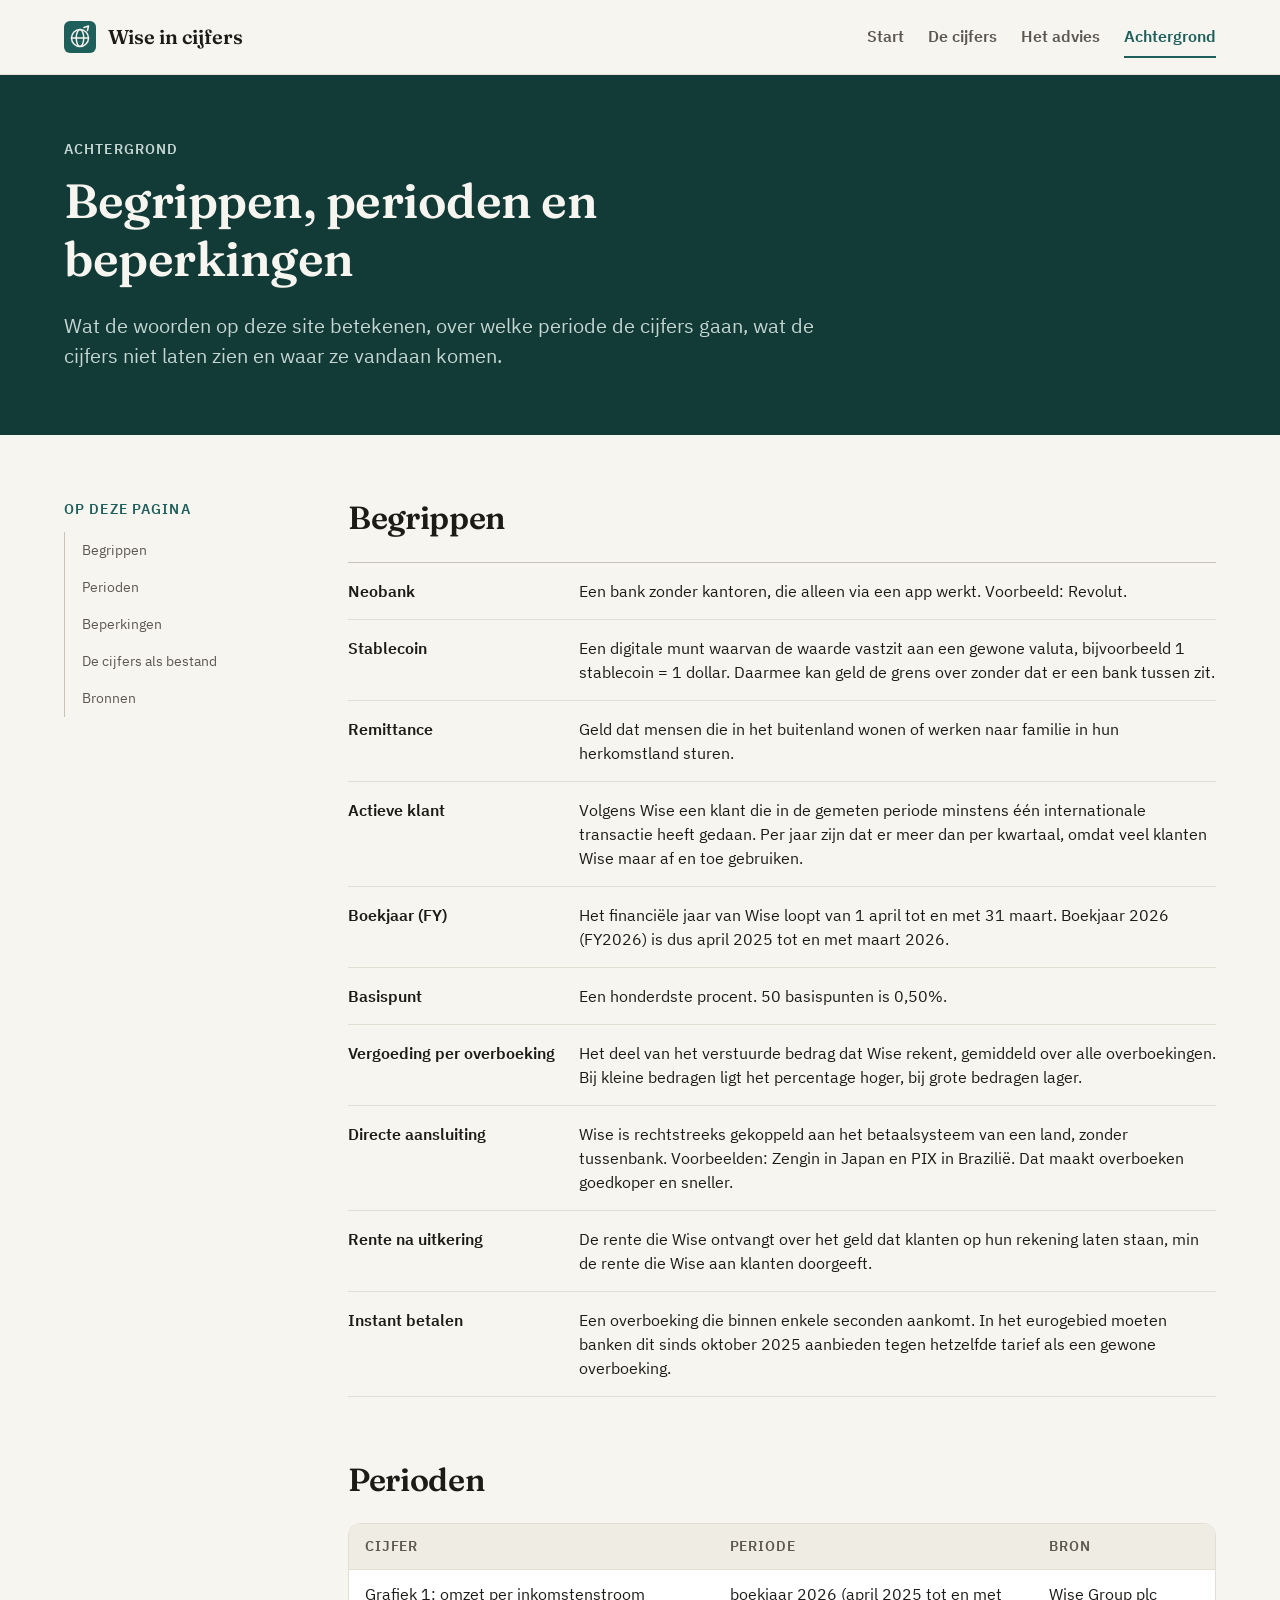
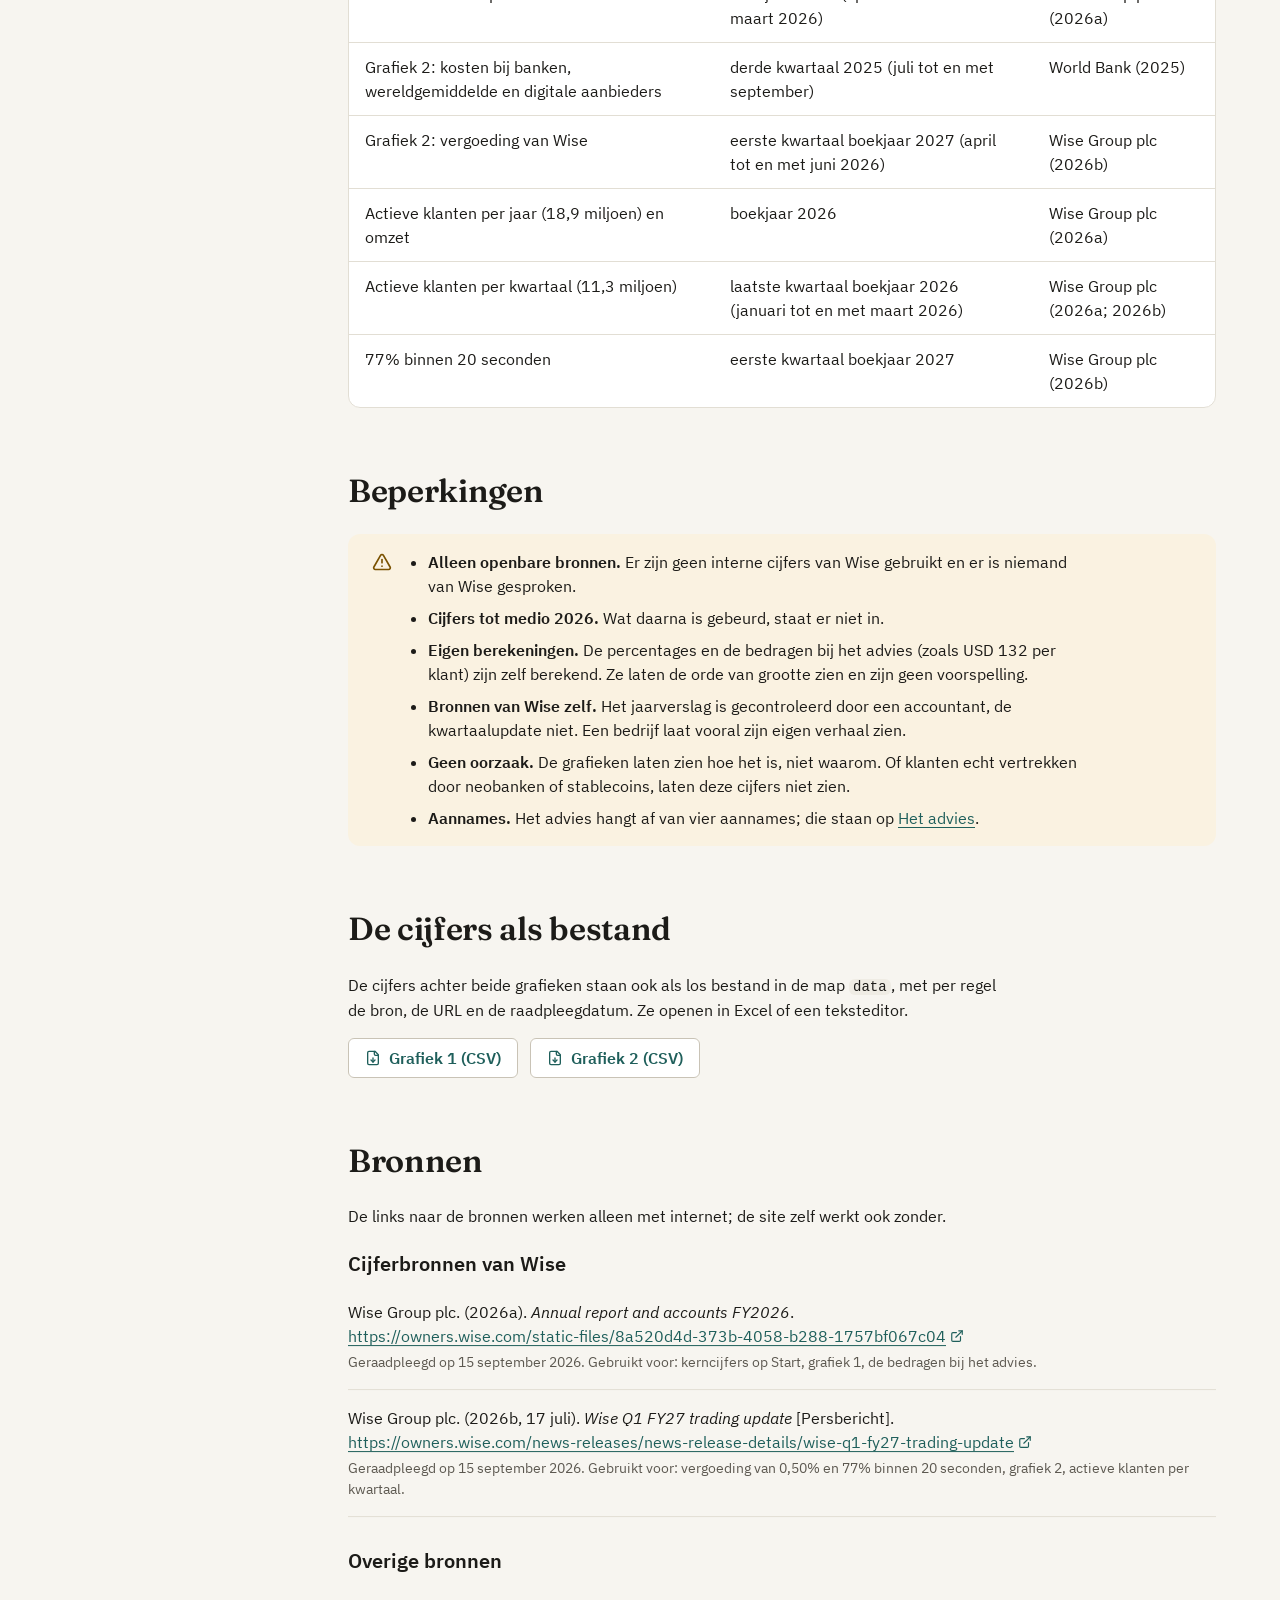
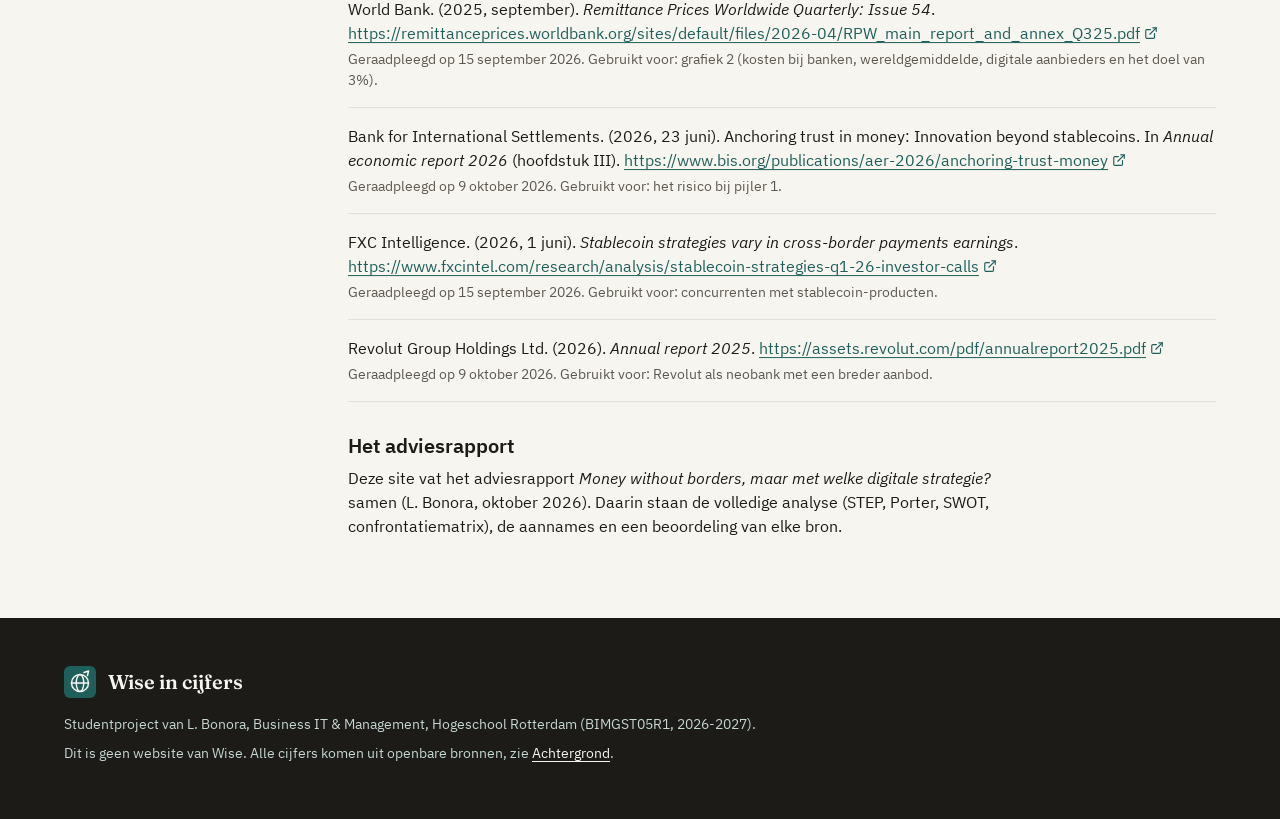
==== achtergrond.html @ 393ddda4 "Animaties met GSAP: kop, optellende cijfers en blokken die in beeld schuiven - GSAP 3.12.5 en Scroll" ====
<!DOCTYPE html>
<html lang="nl">
<head>
  <meta charset="utf-8">
  <meta name="viewport" content="width=device-width, initial-scale=1">
  <title>Achtergrond | Wise in cijfers</title>
  <meta name="description" content="Begrippen, perioden, beperkingen en bronnen achter de cijfers op deze site.">
  <meta name="theme-color" content="#123a37">
  <link rel="icon" href="afbeeldingen/icoon.svg" type="image/svg+xml">
  <meta property="og:type" content="website">
  <meta property="og:site_name" content="Wise in cijfers">
  <meta property="og:locale" content="nl_NL">
  <meta property="og:title" content="Achtergrond | Wise in cijfers">
  <meta property="og:description" content="Wat de begrippen betekenen, over welke periode de cijfers gaan en waar ze vandaan komen.">
  <meta property="og:image" content="afbeeldingen/og-image.png">
  <meta property="og:image:width" content="1200">
  <meta property="og:image:height" content="630">
  <meta property="og:image:alt" content="Wise in cijfers: Money without borders, maar hoe lang blijft Wise de goedkoopste en snelste?">
  <meta name="twitter:card" content="summary_large_image">
  <link rel="stylesheet" href="css/style.css">
  <script>
    /* Alleen als animaties mogen: verberg de kop tot GSAP hem in beeld brengt (vangnet na 2 seconden) */
    if (!window.matchMedia("(prefers-reduced-motion: reduce)").matches) {
      document.documentElement.classList.add("anim");
      setTimeout(function () { document.documentElement.classList.remove("anim"); }, 2000);
    }
  </script>
</head>
<body>
  <a class="skip-link" href="#inhoud">Naar de inhoud</a>

  <header class="site-header">
    <div class="container">
      <a class="brand" href="index.html"><img src="afbeeldingen/icoon.svg" alt="" width="32" height="32">Wise in cijfers</a>
      <nav aria-label="Hoofdmenu">
        <ul class="nav">
          <li><a href="index.html">Start</a></li>
          <li><a href="cijfers.html">De cijfers</a></li>
          <li><a href="advies.html">Het advies</a></li>
          <li><a href="achtergrond.html" aria-current="page">Achtergrond</a></li>
        </ul>
      </nav>
    </div>
  </header>

  <main id="inhoud">
    <section class="band-accent page-hero" aria-labelledby="titel">
      <div class="container">
        <span class="eyebrow">Achtergrond</span>
        <h1 id="titel">Begrippen, perioden en beperkingen</h1>
        <p class="lead">Wat de woorden op deze site betekenen, over welke periode de cijfers gaan, wat de cijfers niet laten zien en waar ze vandaan komen.</p>
      </div>
    </section>

    <div class="section">
      <div class="container with-toc">
        <nav class="toc" aria-label="Op deze pagina">
          <span class="eyebrow">Op deze pagina</span>
          <ul>
            <li><a href="#begrippen">Begrippen</a></li>
            <li><a href="#perioden">Perioden</a></li>
            <li><a href="#beperkingen">Beperkingen</a></li>
            <li><a href="#data">De cijfers als bestand</a></li>
            <li><a href="#bronnen">Bronnen</a></li>
          </ul>
        </nav>

        <div>
          <section class="content-section" aria-labelledby="begrippen">
            <h2 id="begrippen">Begrippen</h2>
            <dl class="terms">
              <dt id="neobank">Neobank</dt>
              <dd>Een bank zonder kantoren, die alleen via een app werkt. Voorbeeld: Revolut.</dd>
              <dt id="stablecoin">Stablecoin</dt>
              <dd>Een digitale munt waarvan de waarde vastzit aan een gewone valuta, bijvoorbeeld 1 stablecoin = 1 dollar. Daarmee kan geld de grens over zonder dat er een bank tussen zit.</dd>
              <dt id="remittance">Remittance</dt>
              <dd>Geld dat mensen die in het buitenland wonen of werken naar familie in hun herkomstland sturen.</dd>
              <dt id="actieve-klant">Actieve klant</dt>
              <dd>Volgens Wise een klant die in de gemeten periode minstens één internationale transactie heeft gedaan. Per jaar zijn dat er meer dan per kwartaal, omdat veel klanten Wise maar af en toe gebruiken.</dd>
              <dt id="boekjaar">Boekjaar (FY)</dt>
              <dd>Het financiële jaar van Wise loopt van 1 april tot en met 31 maart. Boekjaar 2026 (FY2026) is dus april 2025 tot en met maart 2026.</dd>
              <dt id="basispunt">Basispunt</dt>
              <dd>Een honderdste procent. 50 basispunten is 0,50%.</dd>
              <dt id="vergoeding">Vergoeding per overboeking</dt>
              <dd>Het deel van het verstuurde bedrag dat Wise rekent, gemiddeld over alle overboekingen. Bij kleine bedragen ligt het percentage hoger, bij grote bedragen lager.</dd>
              <dt id="directe-aansluiting">Directe aansluiting</dt>
              <dd>Wise is rechtstreeks gekoppeld aan het betaalsysteem van een land, zonder tussenbank. Voorbeelden: Zengin in Japan en PIX in Brazilië. Dat maakt overboeken goedkoper en sneller.</dd>
              <dt id="rente">Rente na uitkering</dt>
              <dd>De rente die Wise ontvangt over het geld dat klanten op hun rekening laten staan, min de rente die Wise aan klanten doorgeeft.</dd>
              <dt id="instant">Instant betalen</dt>
              <dd>Een overboeking die binnen enkele seconden aankomt. In het eurogebied moeten banken dit sinds oktober 2025 aanbieden tegen hetzelfde tarief als een gewone overboeking.</dd>
            </dl>
          </section>

          <section class="content-section" aria-labelledby="perioden">
            <h2 id="perioden">Perioden</h2>
            <div class="table-scroll">
              <table>
                <caption class="sr-only">Periode en bron per cijfer</caption>
                <thead><tr><th scope="col">Cijfer</th><th scope="col">Periode</th><th scope="col">Bron</th></tr></thead>
                <tbody>
                  <tr><td>Grafiek 1: omzet per inkomstenstroom</td><td>boekjaar 2026 (april 2025 tot en met maart 2026)</td><td>Wise Group plc (2026a)</td></tr>
                  <tr><td>Grafiek 2: kosten bij banken, wereldgemiddelde en digitale aanbieders</td><td>derde kwartaal 2025 (juli tot en met september)</td><td>World Bank (2025)</td></tr>
                  <tr><td>Grafiek 2: vergoeding van Wise</td><td>eerste kwartaal boekjaar 2027 (april tot en met juni 2026)</td><td>Wise Group plc (2026b)</td></tr>
                  <tr><td>Actieve klanten per jaar (18,9 miljoen) en omzet</td><td>boekjaar 2026</td><td>Wise Group plc (2026a)</td></tr>
                  <tr><td>Actieve klanten per kwartaal (11,3 miljoen)</td><td>laatste kwartaal boekjaar 2026 (januari tot en met maart 2026)</td><td>Wise Group plc (2026a; 2026b)</td></tr>
                  <tr><td>77% binnen 20 seconden</td><td>eerste kwartaal boekjaar 2027</td><td>Wise Group plc (2026b)</td></tr>
                </tbody>
              </table>
            </div>
          </section>

          <section class="content-section" aria-labelledby="beperkingen">
            <h2 id="beperkingen">Beperkingen</h2>
            <div class="callout callout-warning">
              <svg class="icon-lg" aria-hidden="true" viewBox="0 0 24 24" fill="none" stroke="currentColor" stroke-width="2" stroke-linecap="round" stroke-linejoin="round"><path d="m21.73 18-8-14a2 2 0 0 0-3.48 0l-8 14A2 2 0 0 0 4 21h16a2 2 0 0 0 1.73-3"/><path d="M12 9v4"/><path d="M12 17h.01"/></svg>
              <ul>
                <li><strong>Alleen openbare bronnen.</strong> Er zijn geen interne cijfers van Wise gebruikt en er is niemand van Wise gesproken.</li>
                <li><strong>Cijfers tot medio 2026.</strong> Wat daarna is gebeurd, staat er niet in.</li>
                <li><strong>Eigen berekeningen.</strong> De percentages en de bedragen bij het advies (zoals USD 132 per klant) zijn zelf berekend. Ze laten de orde van grootte zien en zijn geen voorspelling.</li>
                <li><strong>Bronnen van Wise zelf.</strong> Het jaarverslag is gecontroleerd door een accountant, de kwartaalupdate niet. Een bedrijf laat vooral zijn eigen verhaal zien.</li>
                <li><strong>Geen oorzaak.</strong> De grafieken laten zien hoe het is, niet waarom. Of klanten echt vertrekken door neobanken of stablecoins, laten deze cijfers niet zien.</li>
                <li><strong>Aannames.</strong> Het advies hangt af van vier aannames; die staan op <a href="advies.html#aannames">Het advies</a>.</li>
              </ul>
            </div>
          </section>

          <section class="content-section" aria-labelledby="data">
            <h2 id="data">De cijfers als bestand</h2>
            <p>De cijfers achter beide grafieken staan ook als los bestand in de map <code>data</code>, met per regel de bron, de URL en de raadpleegdatum. Ze openen in Excel of een teksteditor.</p>
            <ul class="file-links">
              <li><a class="btn btn-secondary" href="data/grafiek-1-omzet-per-inkomstenstroom.csv"><svg class="icon" aria-hidden="true" viewBox="0 0 24 24" fill="none" stroke="currentColor" stroke-width="2" stroke-linecap="round" stroke-linejoin="round"><path d="M15 2H6a2 2 0 0 0-2 2v16a2 2 0 0 0 2 2h12a2 2 0 0 0 2-2V7Z"/><path d="M14 2v4a2 2 0 0 0 2 2h4"/><path d="M12 18v-6"/><path d="m9 15 3 3 3-3"/></svg>Grafiek 1 (CSV)</a></li>
              <li><a class="btn btn-secondary" href="data/grafiek-2-kosten-overboeking.csv"><svg class="icon" aria-hidden="true" viewBox="0 0 24 24" fill="none" stroke="currentColor" stroke-width="2" stroke-linecap="round" stroke-linejoin="round"><path d="M15 2H6a2 2 0 0 0-2 2v16a2 2 0 0 0 2 2h12a2 2 0 0 0 2-2V7Z"/><path d="M14 2v4a2 2 0 0 0 2 2h4"/><path d="M12 18v-6"/><path d="m9 15 3 3 3-3"/></svg>Grafiek 2 (CSV)</a></li>
            </ul>
          </section>

          <section class="content-section" aria-labelledby="bronnen">
            <h2 id="bronnen">Bronnen</h2>
            <p>De links naar de bronnen werken alleen met internet; de site zelf werkt ook zonder.</p>

            <h3>Cijferbronnen van Wise</h3>
            <ul class="sources">
              <li>Wise Group plc. (2026a). <cite>Annual report and accounts FY2026</cite>. <a class="ext" href="https://owners.wise.com/static-files/8a520d4d-373b-4058-b288-1757bf067c04">https://owners.wise.com/static-files/8a520d4d-373b-4058-b288-1757bf067c04<svg class="icon" aria-hidden="true" viewBox="0 0 24 24" fill="none" stroke="currentColor" stroke-width="2" stroke-linecap="round" stroke-linejoin="round"><path d="M15 3h6v6"/><path d="M10 14 21 3"/><path d="M18 13v6a2 2 0 0 1-2 2H5a2 2 0 0 1-2-2V8a2 2 0 0 1 2-2h6"/></svg></a>
                <span class="meta">Geraadpleegd op 15 september 2026. Gebruikt voor: kerncijfers op Start, grafiek 1, de bedragen bij het advies.</span></li>
              <li>Wise Group plc. (2026b, 17 juli). <cite>Wise Q1 FY27 trading update</cite> [Persbericht]. <a class="ext" href="https://owners.wise.com/news-releases/news-release-details/wise-q1-fy27-trading-update">https://owners.wise.com/news-releases/news-release-details/wise-q1-fy27-trading-update<svg class="icon" aria-hidden="true" viewBox="0 0 24 24" fill="none" stroke="currentColor" stroke-width="2" stroke-linecap="round" stroke-linejoin="round"><path d="M15 3h6v6"/><path d="M10 14 21 3"/><path d="M18 13v6a2 2 0 0 1-2 2H5a2 2 0 0 1-2-2V8a2 2 0 0 1 2-2h6"/></svg></a>
                <span class="meta">Geraadpleegd op 15 september 2026. Gebruikt voor: vergoeding van 0,50% en 77% binnen 20 seconden, grafiek 2, actieve klanten per kwartaal.</span></li>
            </ul>

            <h3>Overige bronnen</h3>
            <ul class="sources">
              <li>World Bank. (2025, september). <cite>Remittance Prices Worldwide Quarterly: Issue 54</cite>. <a class="ext" href="https://remittanceprices.worldbank.org/sites/default/files/2026-04/RPW_main_report_and_annex_Q325.pdf">https://remittanceprices.worldbank.org/sites/default/files/2026-04/RPW_main_report_and_annex_Q325.pdf<svg class="icon" aria-hidden="true" viewBox="0 0 24 24" fill="none" stroke="currentColor" stroke-width="2" stroke-linecap="round" stroke-linejoin="round"><path d="M15 3h6v6"/><path d="M10 14 21 3"/><path d="M18 13v6a2 2 0 0 1-2 2H5a2 2 0 0 1-2-2V8a2 2 0 0 1 2-2h6"/></svg></a>
                <span class="meta">Geraadpleegd op 15 september 2026. Gebruikt voor: grafiek 2 (kosten bij banken, wereldgemiddelde, digitale aanbieders en het doel van 3%).</span></li>
              <li>Bank for International Settlements. (2026, 23 juni). Anchoring trust in money: Innovation beyond stablecoins. In <cite>Annual economic report 2026</cite> (hoofdstuk III). <a class="ext" href="https://www.bis.org/publications/aer-2026/anchoring-trust-money">https://www.bis.org/publications/aer-2026/anchoring-trust-money<svg class="icon" aria-hidden="true" viewBox="0 0 24 24" fill="none" stroke="currentColor" stroke-width="2" stroke-linecap="round" stroke-linejoin="round"><path d="M15 3h6v6"/><path d="M10 14 21 3"/><path d="M18 13v6a2 2 0 0 1-2 2H5a2 2 0 0 1-2-2V8a2 2 0 0 1 2-2h6"/></svg></a>
                <span class="meta">Geraadpleegd op 9 oktober 2026. Gebruikt voor: het risico bij pijler 1.</span></li>
              <li>FXC Intelligence. (2026, 1 juni). <cite>Stablecoin strategies vary in cross-border payments earnings</cite>. <a class="ext" href="https://www.fxcintel.com/research/analysis/stablecoin-strategies-q1-26-investor-calls">https://www.fxcintel.com/research/analysis/stablecoin-strategies-q1-26-investor-calls<svg class="icon" aria-hidden="true" viewBox="0 0 24 24" fill="none" stroke="currentColor" stroke-width="2" stroke-linecap="round" stroke-linejoin="round"><path d="M15 3h6v6"/><path d="M10 14 21 3"/><path d="M18 13v6a2 2 0 0 1-2 2H5a2 2 0 0 1-2-2V8a2 2 0 0 1 2-2h6"/></svg></a>
                <span class="meta">Geraadpleegd op 15 september 2026. Gebruikt voor: concurrenten met stablecoin-producten.</span></li>
              <li>Revolut Group Holdings Ltd. (2026). <cite>Annual report 2025</cite>. <a class="ext" href="https://assets.revolut.com/pdf/annualreport2025.pdf">https://assets.revolut.com/pdf/annualreport2025.pdf<svg class="icon" aria-hidden="true" viewBox="0 0 24 24" fill="none" stroke="currentColor" stroke-width="2" stroke-linecap="round" stroke-linejoin="round"><path d="M15 3h6v6"/><path d="M10 14 21 3"/><path d="M18 13v6a2 2 0 0 1-2 2H5a2 2 0 0 1-2-2V8a2 2 0 0 1 2-2h6"/></svg></a>
                <span class="meta">Geraadpleegd op 9 oktober 2026. Gebruikt voor: Revolut als neobank met een breder aanbod.</span></li>
            </ul>

            <h3>Het adviesrapport</h3>
            <p>Deze site vat het adviesrapport <cite>Money without borders, maar met welke digitale strategie?</cite> samen (L. Bonora, oktober 2026). Daarin staan de volledige analyse (STEP, Porter, SWOT, confrontatiematrix), de aannames en een beoordeling van elke bron.</p>
          </section>
        </div>
      </div>
    </div>
  </main>

  <footer class="site-footer">
    <div class="container">
      <a class="brand" href="index.html"><img src="afbeeldingen/icoon.svg" alt="" width="32" height="32">Wise in cijfers</a>
      <p>Studentproject van L. Bonora, Business IT &amp; Management, Hogeschool Rotterdam (BIMGST05R1, 2026-2027).</p>
      <p>Dit is geen website van Wise. Alle cijfers komen uit openbare bronnen, zie <a href="achtergrond.html#bronnen">Achtergrond</a>.</p>
    </div>
  </footer>
  <script src="js/vendor/gsap.min.js"></script>
  <script src="js/vendor/ScrollTrigger.min.js"></script>
  <script src="js/animaties.js"></script>
</body>
</html>
---- css/style.css ----
/* ==========================================================================
   Wise in cijfers: stijlblad
   Alle kleuren, maten en afstanden komen uit de tokens hieronder.
   Lettertypes staan lokaal in /fonts, zodat de site zonder internet werkt.
   ========================================================================== */

/* ---------- Lettertypes (lokaal) ---------- */
@font-face {
  font-family: "Fraunces";
  src: url("../fonts/fraunces-latin-wght-normal.woff2") format("woff2");
  font-weight: 100 900;
  font-style: normal;
  font-display: swap;
}
@font-face {
  font-family: "IBM Plex Sans";
  src: url("../fonts/ibm-plex-sans-latin-400-normal.woff2") format("woff2");
  font-weight: 400;
  font-style: normal;
  font-display: swap;
}
@font-face {
  font-family: "IBM Plex Sans";
  src: url("../fonts/ibm-plex-sans-latin-400-italic.woff2") format("woff2");
  font-weight: 400;
  font-style: italic;
  font-display: swap;
}
@font-face {
  font-family: "IBM Plex Sans";
  src: url("../fonts/ibm-plex-sans-latin-600-normal.woff2") format("woff2");
  font-weight: 600;
  font-style: normal;
  font-display: swap;
}

/* ---------- Design tokens ---------- */
:root {
  /* Neutrale schaal */
  --bg: #f7f5f0;
  --surface: #ffffff;
  --surface-sunk: #efece4;
  --border: #e2ded4;
  --border-strong: #c9c3b6;
  --muted: #5c5850;
  --text: #1c1b18;

  /* Eén accentkleur, in drie tinten */
  --accent: #1f5f5b;
  --accent-hover: #174a47;
  --accent-strong: #123a37;
  --accent-soft: #e6efed;
  --on-accent: #f7f5f0;
  --on-accent-muted: #c5d6d3;

  /* Alleen waar nodig */
  --warning: #7a5200;
  --warning-soft: #faf2e1;

  /* Lettertypes */
  --font-heading: "Fraunces", Georgia, "Times New Roman", serif;
  --font-body: "IBM Plex Sans", system-ui, -apple-system, "Segoe UI", Roboto, Arial, sans-serif;
  --font-mono: ui-monospace, SFMono-Regular, Menlo, Consolas, monospace;

  /* Typeschaal */
  --fs-14: 0.875rem;
  --fs-16: 1rem;
  --fs-20: 1.25rem;
  --fs-24: 1.5rem;
  --fs-32: 2rem;
  --fs-48: 3rem;

  /* Afstanden */
  --s-4: 4px;
  --s-8: 8px;
  --s-12: 12px;
  --s-16: 16px;
  --s-24: 24px;
  --s-32: 32px;
  --s-48: 48px;
  --s-64: 64px;
  --s-96: 96px;

  /* Vormen */
  --radius-sm: 6px;
  --radius-lg: 12px;

  /* Layout */
  --container: 1200px;
  --gutter: var(--s-24);
  --measure: 65ch;
  --section: var(--s-64);

  /* Beweging */
  --ease: 150ms ease;
}

@media (max-width: 640px) {
  :root {
    --gutter: var(--s-16);
    --section: var(--s-48);
  }
}

/* ---------- Basis ---------- */
*, *::before, *::after { box-sizing: border-box; }

html { -webkit-text-size-adjust: 100%; scroll-padding-top: var(--s-24); }

body {
  margin: 0;
  background: var(--bg);
  color: var(--text);
  font-family: var(--font-body);
  font-size: var(--fs-16);
  line-height: 1.5;
  font-variant-numeric: tabular-nums;
  -webkit-font-smoothing: antialiased;
}

img, svg { display: block; max-width: 100%; }
img { height: auto; }

h1, h2, h3, h4 { margin: 0; line-height: 1.2; color: inherit; }
h1, h2 { font-family: var(--font-heading); font-weight: 600; letter-spacing: -0.01em; }
h1 { font-size: var(--fs-48); }
h2 { font-size: var(--fs-32); }
h3 { font-size: var(--fs-20); font-weight: 600; }
h4 { font-size: var(--fs-16); font-weight: 600; }

@media (max-width: 640px) {
  h1 { font-size: var(--fs-32); }
  h2 { font-size: var(--fs-24); }
}

p, ul, ol, dl { margin: 0 0 var(--s-16); }
p, li { max-width: var(--measure); }
ul, ol { padding-left: var(--s-24); }
li + li { margin-top: var(--s-8); }
strong { font-weight: 600; }
cite { font-style: italic; }

code {
  font-family: var(--font-mono);
  font-size: var(--fs-14);
  background: var(--surface-sunk);
  padding: 0 var(--s-4);
  border-radius: var(--radius-sm);
}

/* Links */
a {
  color: var(--accent);
  text-decoration: underline;
  text-decoration-thickness: 1px;
  text-underline-offset: 3px;
  transition: color var(--ease), text-decoration-color var(--ease);
}
a:hover { color: var(--accent-hover); text-decoration-thickness: 2px; }
a:active { color: var(--accent-strong); }

/* Zichtbare focus voor elk interactief element */
:focus-visible {
  outline: 2px solid var(--accent);
  outline-offset: 2px;
  border-radius: var(--radius-sm);
}
.band-accent :focus-visible, .site-footer :focus-visible { outline-color: var(--on-accent); }

.skip-link {
  position: absolute;
  left: var(--s-16);
  top: -100px;
  background: var(--accent);
  color: var(--on-accent);
  padding: var(--s-8) var(--s-16);
  border-radius: var(--radius-sm);
  z-index: 10;
}
.skip-link:focus { top: var(--s-16); }

.sr-only {
  position: absolute; width: 1px; height: 1px; padding: 0; margin: -1px;
  overflow: hidden; clip: rect(0 0 0 0); white-space: nowrap; border: 0;
}

.icon { width: 16px; height: 16px; flex-shrink: 0; }
.icon-lg { width: 20px; height: 20px; flex-shrink: 0; }

/* ---------- Layout ---------- */
.container {
  max-width: var(--container);
  margin: 0 auto;
  padding: 0 var(--gutter);
}

.section { padding: var(--section) 0; }
.section + .section { padding-top: 0; }
.band-surface { background: var(--surface); border-top: 1px solid var(--border); border-bottom: 1px solid var(--border); }
.band-surface + .section, .section + .band-surface { padding-top: var(--section); }

.section-head { margin-bottom: var(--s-32); }
.section-head p { color: var(--muted); margin: var(--s-12) 0 0; }

.eyebrow {
  display: block;
  font-family: var(--font-body);
  font-size: var(--fs-14);
  font-weight: 600;
  letter-spacing: 0.08em;
  text-transform: uppercase;
  color: var(--accent);
  margin-bottom: var(--s-12);
}

.grid-2 { display: grid; gap: var(--s-24); grid-template-columns: repeat(2, minmax(0, 1fr)); }
.grid-3 { display: grid; gap: var(--s-24); grid-template-columns: repeat(3, minmax(0, 1fr)); }
@media (max-width: 900px) { .grid-3 { grid-template-columns: 1fr; } }
@media (max-width: 768px) { .grid-2 { grid-template-columns: 1fr; } }

/* ---------- Kop en navigatie ---------- */
.site-header {
  background: var(--bg);
  border-bottom: 1px solid var(--border);
}
.site-header .container {
  display: flex;
  flex-wrap: wrap;
  align-items: center;
  justify-content: space-between;
  gap: var(--s-12) var(--s-32);
  padding-top: var(--s-16);
  padding-bottom: var(--s-16);
}
.brand {
  display: inline-flex;
  align-items: center;
  gap: var(--s-12);
  color: var(--text);
  text-decoration: none;
  font-family: var(--font-heading);
  font-size: var(--fs-20);
  font-weight: 600;
}
.brand:hover { color: var(--accent); text-decoration: none; }
.brand img { width: 32px; height: 32px; }

.nav { display: flex; flex-wrap: wrap; gap: var(--s-4) var(--s-24); margin: 0; padding: 0; list-style: none; }
.nav li + li { margin-top: 0; }
.nav a {
  display: block;
  padding: var(--s-8) 0;
  color: var(--muted);
  text-decoration: none;
  font-weight: 600;
  border-bottom: 2px solid transparent;
  transition: color var(--ease), border-color var(--ease);
}
.nav a:hover { color: var(--text); border-bottom-color: var(--border-strong); }
.nav a[aria-current="page"] { color: var(--accent); border-bottom-color: var(--accent); }
@media (max-width: 640px) { .nav { gap: var(--s-4) var(--s-16); } }

/* ---------- Paginakop (gekleurde band) ---------- */
.band-accent { background: var(--accent-strong); color: var(--on-accent); }
.band-accent a { color: var(--on-accent); }
.band-accent .eyebrow { color: var(--on-accent-muted); }

.page-hero { padding: var(--s-64) 0; }
.page-hero h1 { max-width: 20ch; }
.page-hero .lead { color: var(--on-accent-muted); margin: var(--s-24) 0 0; }
@media (max-width: 640px) { .page-hero { padding: var(--s-48) 0; } }

.lead { font-size: var(--fs-20); line-height: 1.5; max-width: var(--measure); }

.hero-grid {
  display: grid;
  grid-template-columns: minmax(0, 7fr) minmax(0, 5fr);
  gap: var(--s-48);
  align-items: end;
}
@media (max-width: 900px) { .hero-grid { grid-template-columns: 1fr; gap: var(--s-32); } }

.question {
  border-left: 2px solid var(--on-accent-muted);
  padding: var(--s-4) 0 var(--s-4) var(--s-24);
}
.question .eyebrow { margin-bottom: var(--s-8); }
.question p {
  font-family: var(--font-heading);
  font-size: var(--fs-24);
  line-height: 1.2;
  margin: 0;
}

/* ---------- Knoppen ---------- */
.btn {
  display: inline-flex;
  align-items: center;
  justify-content: center;
  gap: var(--s-8);
  height: 40px;
  padding: 0 var(--s-16);
  border: 1px solid transparent;
  border-radius: var(--radius-sm);
  font-family: var(--font-body);
  font-size: var(--fs-16);
  font-weight: 600;
  line-height: 1;
  text-decoration: none;
  cursor: pointer;
  transition: background-color var(--ease), border-color var(--ease), color var(--ease);
}
.btn:hover { text-decoration: none; }
.btn-primary { background: var(--accent); color: var(--on-accent); }
.btn-primary:hover { background: var(--accent-hover); color: var(--on-accent); }
.btn-primary:active { background: var(--accent-strong); }
.btn-secondary { background: var(--surface); color: var(--accent); border-color: var(--border-strong); }
.btn-secondary:hover { border-color: var(--accent); color: var(--accent-hover); }
.btn-secondary:active { background: var(--accent-soft); }
.btn-ghost { background: transparent; color: var(--accent); padding: 0 var(--s-8); }
.btn-ghost:hover { background: var(--accent-soft); color: var(--accent-hover); }
.btn-ghost:active { background: var(--border); }
.btn:disabled, .btn[aria-disabled="true"] { opacity: 0.5; cursor: not-allowed; pointer-events: none; }
.actions { display: flex; flex-wrap: wrap; gap: var(--s-12); margin-top: var(--s-24); }

/* ---------- Kerncijfers ---------- */
.stats {
  display: grid;
  grid-template-columns: repeat(auto-fit, minmax(220px, 1fr));
  gap: var(--s-32) var(--s-24);
  margin: 0;
  padding: 0;
  list-style: none;
}
.stats li { margin: 0; max-width: none; border-top: 2px solid var(--accent); padding-top: var(--s-16); }
.stat-value {
  display: block;
  font-family: var(--font-heading);
  font-size: var(--fs-48);
  font-weight: 600;
  line-height: 1.2;
  letter-spacing: -0.02em;
  color: var(--text);
}
.stat-label { display: block; margin-top: var(--s-8); }
.stat-src { display: block; margin-top: var(--s-8); font-size: var(--fs-14); color: var(--muted); }
@media (max-width: 640px) { .stat-value { font-size: var(--fs-32); } }

/* ---------- Genummerde stappen ---------- */
.steps-grid { counter-reset: step; }
.step { border-top: 1px solid var(--border-strong); padding-top: var(--s-24); }
.step-num {
  display: block;
  font-family: var(--font-heading);
  font-size: var(--fs-32);
  font-weight: 600;
  line-height: 1.2;
  color: var(--accent);
  margin-bottom: var(--s-12);
}
.step h3 { margin-bottom: var(--s-8); }
.step p { color: var(--muted); margin: 0; }

ol.plan { list-style: none; padding: 0; counter-reset: plan; margin: 0 0 var(--s-24); }
ol.plan li {
  counter-increment: plan;
  position: relative;
  padding: var(--s-12) 0 var(--s-12) var(--s-48);
  border-top: 1px solid var(--border);
  margin: 0;
}
ol.plan li:last-child { border-bottom: 1px solid var(--border); }
ol.plan li::before {
  content: counter(plan, decimal-leading-zero);
  position: absolute;
  left: 0;
  top: var(--s-12);
  font-family: var(--font-heading);
  font-weight: 600;
  color: var(--accent);
}

/* ---------- Kaarten ---------- */
.card {
  background: var(--surface);
  border: 1px solid var(--border);
  border-radius: var(--radius-lg);
  padding: var(--s-24);
}
.card h3 { margin-bottom: var(--s-8); }
.card p:last-child { margin-bottom: 0; }
.card-label { font-size: var(--fs-14); color: var(--muted); font-weight: 600; margin-bottom: var(--s-8); display: block; }

/* ---------- Mededelingen ---------- */
.callout {
  display: flex;
  gap: var(--s-12);
  align-items: flex-start;
  border-radius: var(--radius-lg);
  padding: var(--s-16) var(--s-24);
  margin: var(--s-24) 0;
  background: var(--accent-soft);
}
.callout > svg { margin-top: 2px; color: var(--accent); }
.callout p { margin: 0; }
.callout-warning { background: var(--warning-soft); }
.callout-warning > svg { color: var(--warning); }
.callout-warning h3 { color: var(--warning); margin-bottom: var(--s-8); }
.callout ul { margin: 0; }

/* ---------- Grafieken ---------- */
.chart-block + .chart-block { margin-top: var(--s-96); }
figure.chart {
  margin: 0 0 var(--s-24);
  background: var(--surface);
  border: 1px solid var(--border);
  border-radius: var(--radius-lg);
  overflow: hidden;
}
figure.chart img { width: 100%; padding: var(--s-16); background: var(--surface); }
figure.chart figcaption {
  background: var(--surface-sunk);
  border-top: 1px solid var(--border);
  padding: var(--s-16) var(--s-24);
  font-size: var(--fs-14);
  color: var(--muted);
}
.meta-list { display: grid; grid-template-columns: max-content minmax(0, 1fr); gap: var(--s-4) var(--s-16); margin: 0; }
.meta-list dt { font-weight: 600; color: var(--text); }
.meta-list dd { margin: 0; overflow-wrap: anywhere; }
@media (max-width: 480px) {
  .meta-list { grid-template-columns: 1fr; gap: 0; }
  .meta-list dd { margin-bottom: var(--s-8); }
}

.explain { margin-top: var(--s-32); }
.explain h3 { margin-bottom: var(--s-8); }

/* Uitklapbare tabel */
details { margin: 0 0 var(--s-24); }
summary {
  display: inline-flex;
  align-items: center;
  gap: var(--s-8);
  height: 40px;
  padding: 0 var(--s-8);
  border-radius: var(--radius-sm);
  color: var(--accent);
  font-weight: 600;
  cursor: pointer;
  list-style: none;
  transition: background-color var(--ease);
}
summary::-webkit-details-marker { display: none; }
summary:hover { background: var(--accent-soft); }
summary .icon { transition: transform var(--ease); }
details[open] summary .icon { transform: rotate(90deg); }
details > :not(summary) { margin-top: var(--s-12); }

/* ---------- Tabellen ---------- */
.table-scroll { overflow-x: auto; border: 1px solid var(--border); border-radius: var(--radius-lg); background: var(--surface); }
table { border-collapse: collapse; width: 100%; font-size: var(--fs-16); }
caption { text-align: left; }
th, td { text-align: left; vertical-align: top; padding: var(--s-12) var(--s-16); border-bottom: 1px solid var(--border); }
thead th {
  font-size: var(--fs-14);
  font-weight: 600;
  color: var(--muted);
  text-transform: uppercase;
  letter-spacing: 0.06em;
  background: var(--surface-sunk);
}
tbody tr:last-child > * { border-bottom: 0; }
tbody th { font-weight: 600; }
.num { text-align: right; white-space: nowrap; }

/* ---------- Prototype persoonlijk overzicht ---------- */
.proto { display: grid; grid-template-columns: 320px minmax(0, 1fr); gap: var(--s-48); align-items: start; }
@media (max-width: 768px) { .proto { grid-template-columns: 1fr; gap: var(--s-32); } }
.phone {
  width: 100%;
  max-width: 320px;
  background: var(--text);
  border-radius: var(--s-32);
  padding: var(--s-12);
}
.screen {
  background: var(--surface);
  border-radius: var(--s-24);
  padding: var(--s-24) var(--s-16);
  font-size: var(--fs-14);
}
.screen h4 { font-size: var(--fs-16); margin: 0; }
.screen .sub { color: var(--muted); margin: 0 0 var(--s-12); }
.screen .big { font-family: var(--font-heading); font-size: var(--fs-32); font-weight: 600; line-height: 1.2; color: var(--accent); }
.screen .row { display: flex; justify-content: space-between; gap: var(--s-8); padding: var(--s-8) 0; border-bottom: 1px solid var(--border); }
.screen .row:last-of-type { border-bottom: 0; }
.screen .tip { background: var(--accent-soft); border-radius: var(--radius-sm); padding: var(--s-12); margin-top: var(--s-12); }
.screen .toggle { margin-top: var(--s-12); color: var(--muted); }
.badge {
  display: inline-block;
  background: var(--warning-soft);
  color: var(--warning);
  font-size: var(--fs-14);
  font-weight: 600;
  padding: var(--s-4) var(--s-12);
  border-radius: var(--radius-sm);
  margin-bottom: var(--s-16);
}

/* ---------- Achtergrond: inhoud met zijbalk ---------- */
.with-toc { display: grid; grid-template-columns: 220px minmax(0, 1fr); gap: var(--s-64); align-items: start; }
.toc { position: sticky; top: var(--s-24); font-size: var(--fs-14); }
.toc ul { list-style: none; padding: 0; margin: 0; border-left: 1px solid var(--border-strong); }
.toc li { margin: 0; }
.toc a {
  display: block;
  padding: var(--s-8) var(--s-16);
  margin-left: -1px;
  border-left: 2px solid transparent;
  color: var(--muted);
  text-decoration: none;
  transition: color var(--ease), border-color var(--ease);
}
.toc a:hover { color: var(--accent); border-left-color: var(--accent); }
.with-toc > * { min-width: 0; }
.content-section + .content-section { margin-top: var(--s-64); }
.content-section h2 { margin-bottom: var(--s-24); }
@media (max-width: 900px) {
  .with-toc { grid-template-columns: minmax(0, 1fr); gap: var(--s-32); }
  .toc { position: static; }
}

dl.terms {
  display: grid;
  grid-template-columns: minmax(10em, max-content) minmax(0, 1fr);
  margin: 0;
  border-top: 1px solid var(--border-strong);
}
dl.terms dt, dl.terms dd { margin: 0; padding: var(--s-16) 0; border-bottom: 1px solid var(--border); }
dl.terms dt { font-weight: 600; padding-right: var(--s-24); }
dl.terms dd { max-width: var(--measure); }
@media (max-width: 560px) {
  dl.terms { grid-template-columns: 1fr; }
  dl.terms dt { border-bottom: 0; padding-bottom: 0; }
  dl.terms dd { padding-top: var(--s-4); }
}

.sources { list-style: none; padding: 0; }
.sources li { padding: var(--s-16) 0; border-bottom: 1px solid var(--border); margin: 0; max-width: none; overflow-wrap: anywhere; }
.sources .meta { display: block; margin-top: var(--s-4); font-size: var(--fs-14); color: var(--muted); }
.file-links { list-style: none; padding: 0; display: flex; flex-wrap: wrap; gap: var(--s-12); }
.file-links li { margin: 0; }

.ext { display: inline-flex; align-items: baseline; gap: var(--s-4); }
.ext .icon { width: 14px; height: 14px; align-self: center; }

/* ---------- Voet ---------- */
.site-footer { background: var(--text); color: var(--on-accent-muted); padding: var(--s-48) 0; font-size: var(--fs-14); }
.site-footer p { margin: 0 0 var(--s-8); max-width: none; }
.site-footer a { color: var(--on-accent); }
.site-footer .brand { color: var(--on-accent); margin-bottom: var(--s-16); }

/* ---------- Beweging beperken ---------- */
@media (prefers-reduced-motion: reduce) {
  *, *::before, *::after {
    transition-duration: 0.01ms !important;
    animation-duration: 0.01ms !important;
    scroll-behavior: auto !important;
  }
}

/* Eenheden naast grote cijfers kleiner, zodat het getal op één regel blijft */
.stat-value { white-space: nowrap; }
.stat-value .unit { font-size: var(--fs-24); letter-spacing: 0; color: var(--muted); }

/* Ritme tussen kop en tekst */
h2 + p { margin-top: var(--s-16); }
.content-section h3 { margin: var(--s-32) 0 var(--s-8); }
.content-section h2 + p + h3 { margin-top: var(--s-24); }

/* ---------- Animaties (GSAP, zie js/animaties.js) ---------- */
/* Verberg de kop alleen tot het script draait; zonder JavaScript of met "beweging beperken" is alles meteen zichtbaar */
.anim .page-hero .eyebrow, .anim .page-hero h1, .anim .page-hero .lead, .anim .page-hero .question { opacity: 0; }
.count { font-variant-numeric: tabular-nums; }

/* Bij afdrukken altijd alles tonen, ook wat nog niet in beeld was gescrold */
@media print {
  * { opacity: 1 !important; visibility: visible !important; transform: none !important; }
}
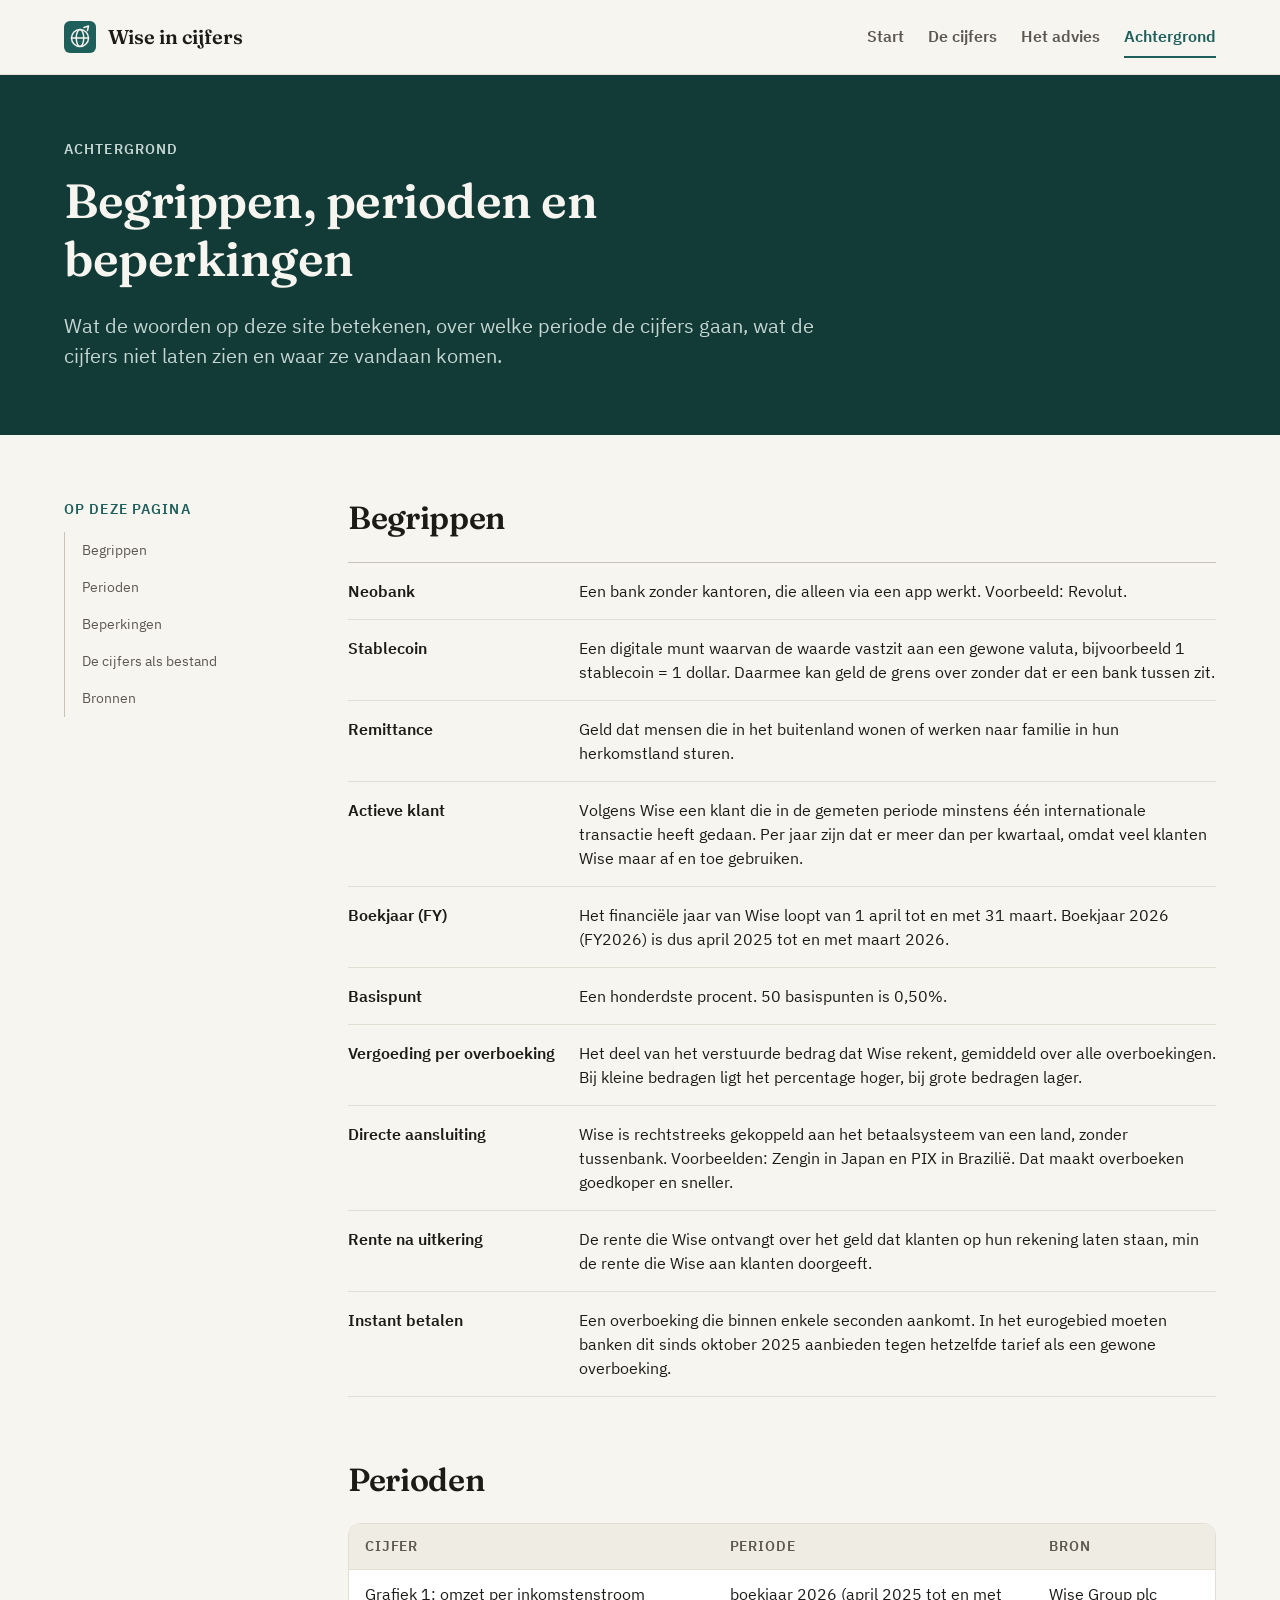
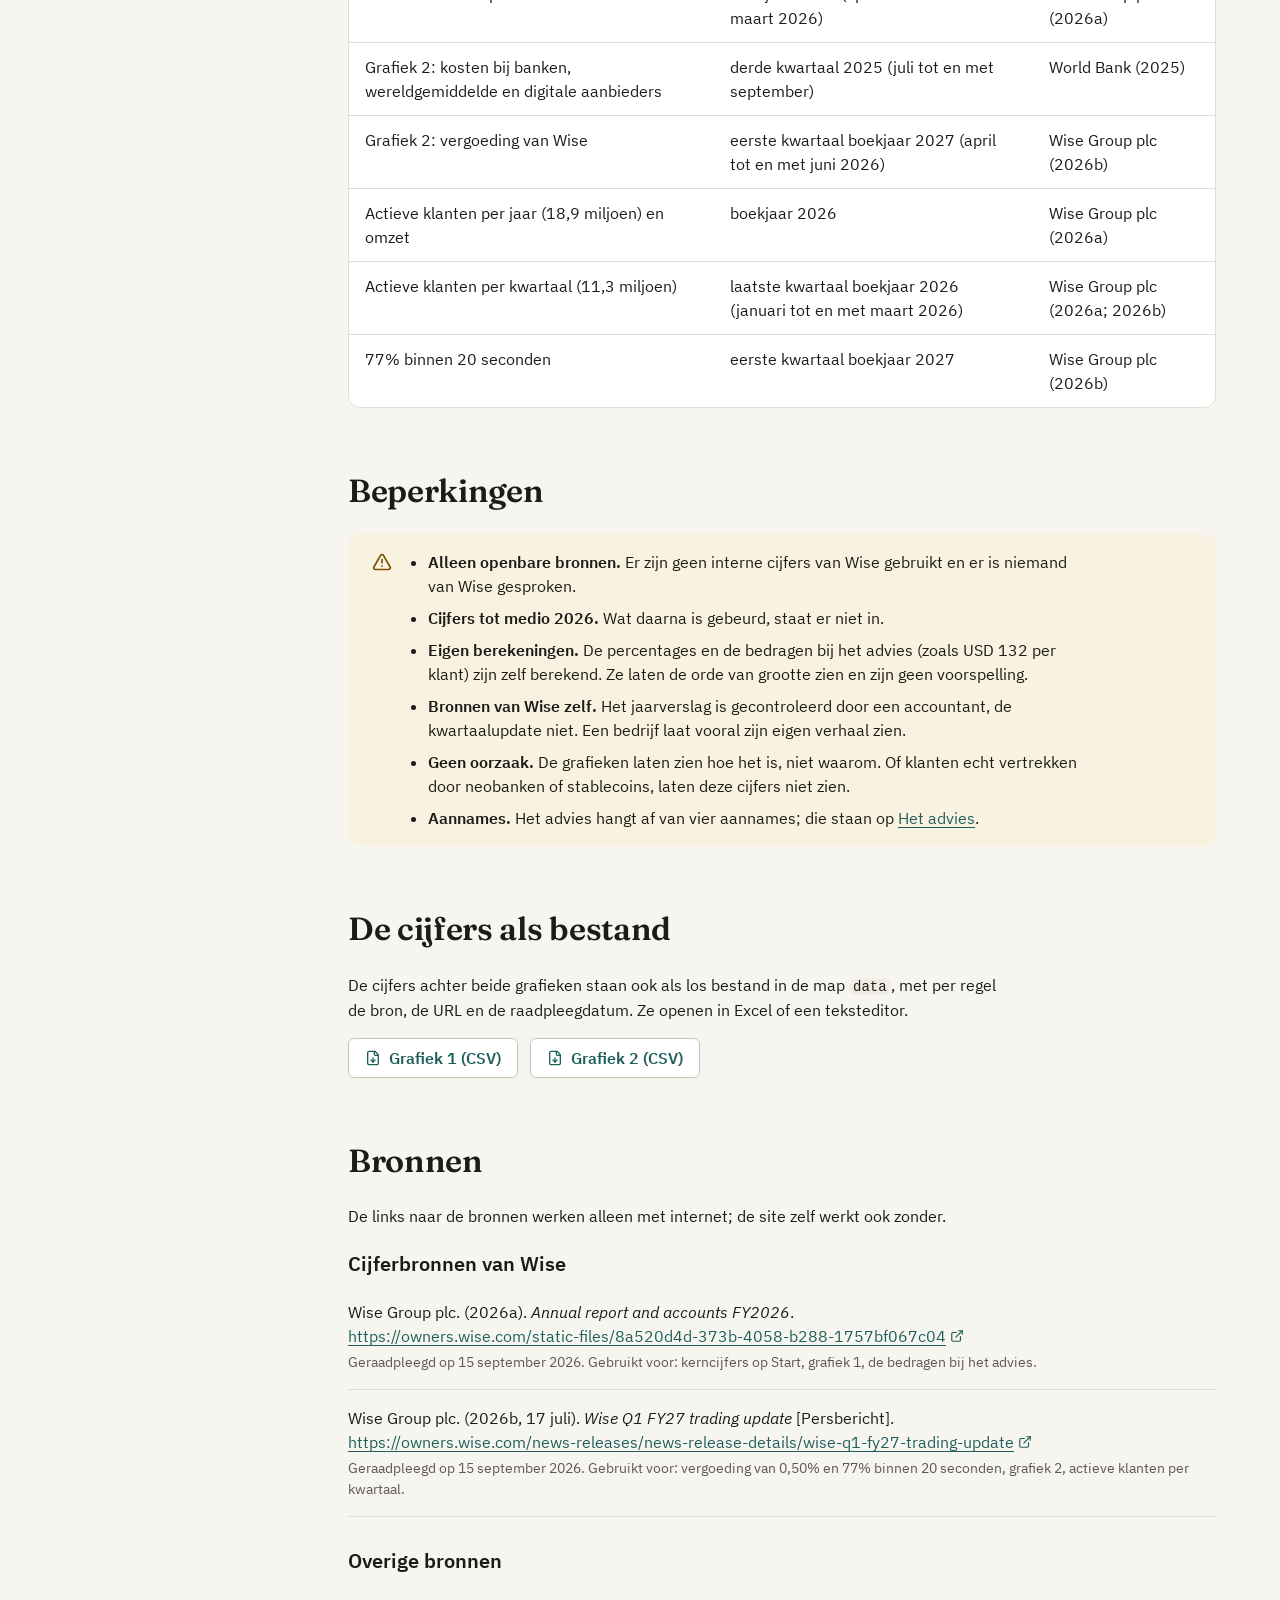
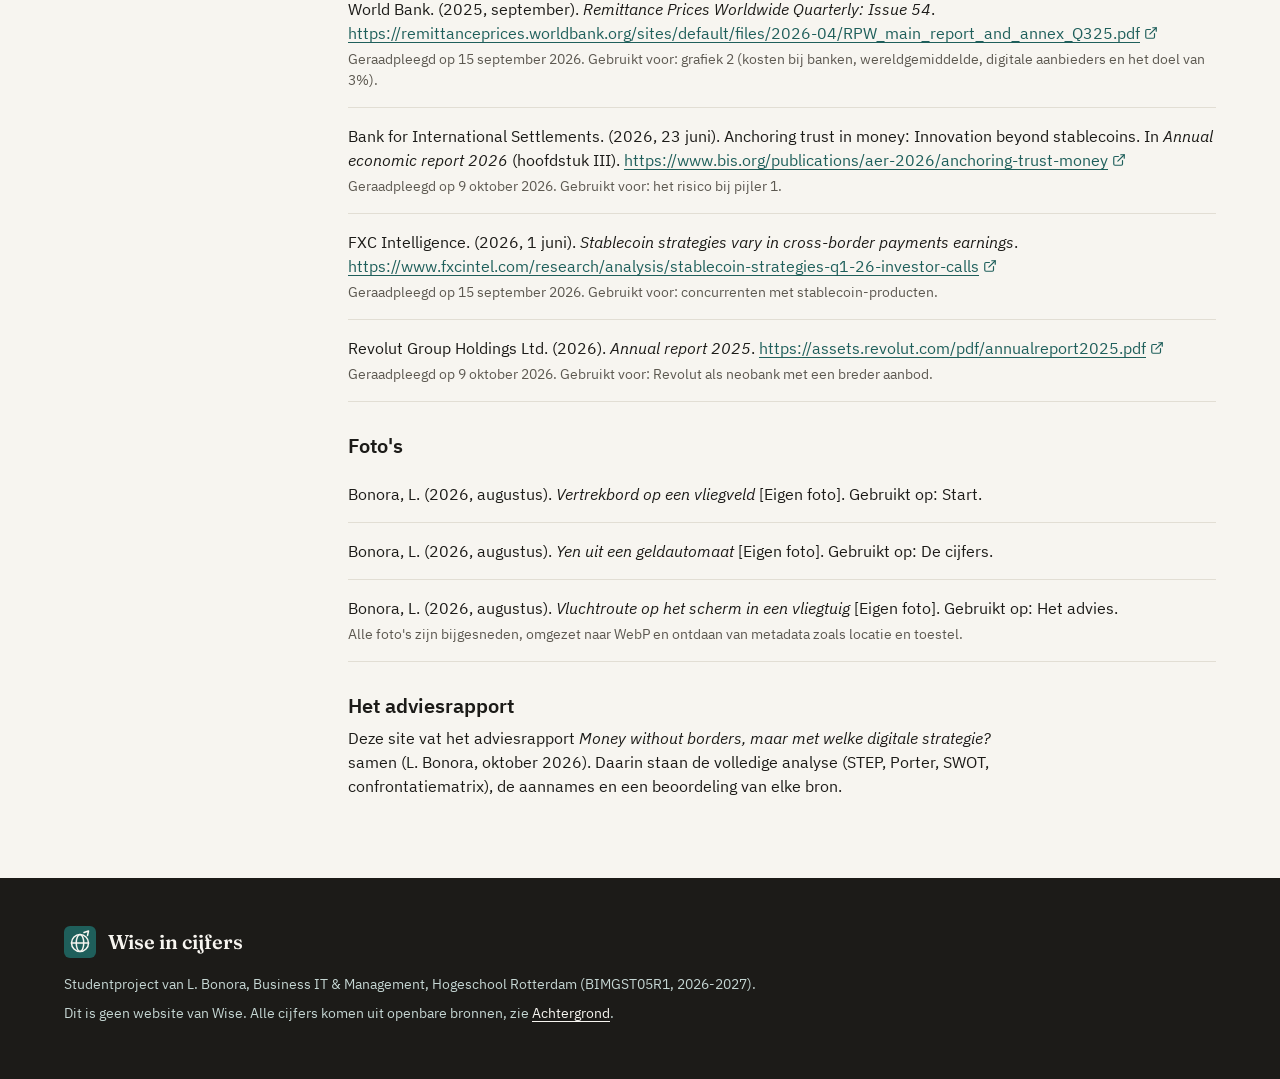
==== commit 0decf134: "Eigen foto's in de kopbanden, met petrolkleur en beweging - drie eigen foto's (vertrekbord, yen, vlu" ====
--- a/achtergrond.html
+++ b/achtergrond.html
@@ -158,6 +158,14 @@
                 <span class="meta">Geraadpleegd op 9 oktober 2026. Gebruikt voor: Revolut als neobank met een breder aanbod.</span></li>
             </ul>
 
+            <h3>Foto's</h3>
+            <ul class="sources">
+              <li>Bonora, L. (2026, augustus). <cite>Vertrekbord op een vliegveld</cite> [Eigen foto]. Gebruikt op: Start.</li>
+              <li>Bonora, L. (2026, augustus). <cite>Yen uit een geldautomaat</cite> [Eigen foto]. Gebruikt op: De cijfers.</li>
+              <li>Bonora, L. (2026, augustus). <cite>Vluchtroute op het scherm in een vliegtuig</cite> [Eigen foto]. Gebruikt op: Het advies.
+                <span class="meta">Alle foto's zijn bijgesneden, omgezet naar WebP en ontdaan van metadata zoals locatie en toestel.</span></li>
+            </ul>
+
             <h3>Het adviesrapport</h3>
             <p>Deze site vat het adviesrapport <cite>Money without borders, maar met welke digitale strategie?</cite> samen (L. Bonora, oktober 2026). Daarin staan de volledige analyse (STEP, Porter, SWOT, confrontatiematrix), de aannames en een beoordeling van elke bron.</p>
           </section>
--- a/css/style.css
+++ b/css/style.css
@@ -52,6 +52,7 @@
   --accent-soft: #e6efed;
   --on-accent: #f7f5f0;
   --on-accent-muted: #c5d6d3;
+  --scrim: rgba(18, 58, 55, 0.9); /* accent-strong, bijna dekkend: paneel over een foto */
 
   /* Alleen waar nodig */
   --warning: #7a5200;
@@ -588,3 +589,35 @@
 @media print {
   * { opacity: 1 !important; visibility: visible !important; transform: none !important; }
 }
+
+/* ---------- Eigen foto's in de kopband ---------- */
+/* Desktop: foto rechts, loopt naar links over in petrol, zodat de tekst op een effen vlak staat.
+   Telefoon en tablet: foto heel zwak achter de hele band. Zo halen alle teksten WCAG AA. */
+.page-hero.has-photo { position: relative; overflow: hidden; isolation: isolate; }
+.hero-media {
+  position: absolute;
+  top: 0;
+  bottom: 0;
+  right: 0;
+  width: 55%;
+  z-index: -1;
+  background: var(--accent-strong);
+  -webkit-mask-image: linear-gradient(to right, transparent 0%, #000 40%);
+  mask-image: linear-gradient(to right, transparent 0%, #000 40%);
+}
+.hero-media img {
+  width: 100%;
+  height: 100%;
+  object-fit: cover;
+  object-position: var(--photo-pos, center);
+  mix-blend-mode: luminosity;
+  opacity: 0.4;
+  will-change: transform;
+}
+.has-photo .lead { max-width: 34rem; }
+.has-photo .question { background: var(--scrim); padding: var(--s-24); border-radius: 0 var(--radius-lg) var(--radius-lg) 0; }
+.hero-credit { margin: var(--s-32) 0 0; font-size: var(--fs-14); color: var(--on-accent-muted); }
+@media (max-width: 900px) {
+  .hero-media { width: 100%; -webkit-mask-image: none; mask-image: none; }
+  .hero-media img { opacity: 0.15; }
+}
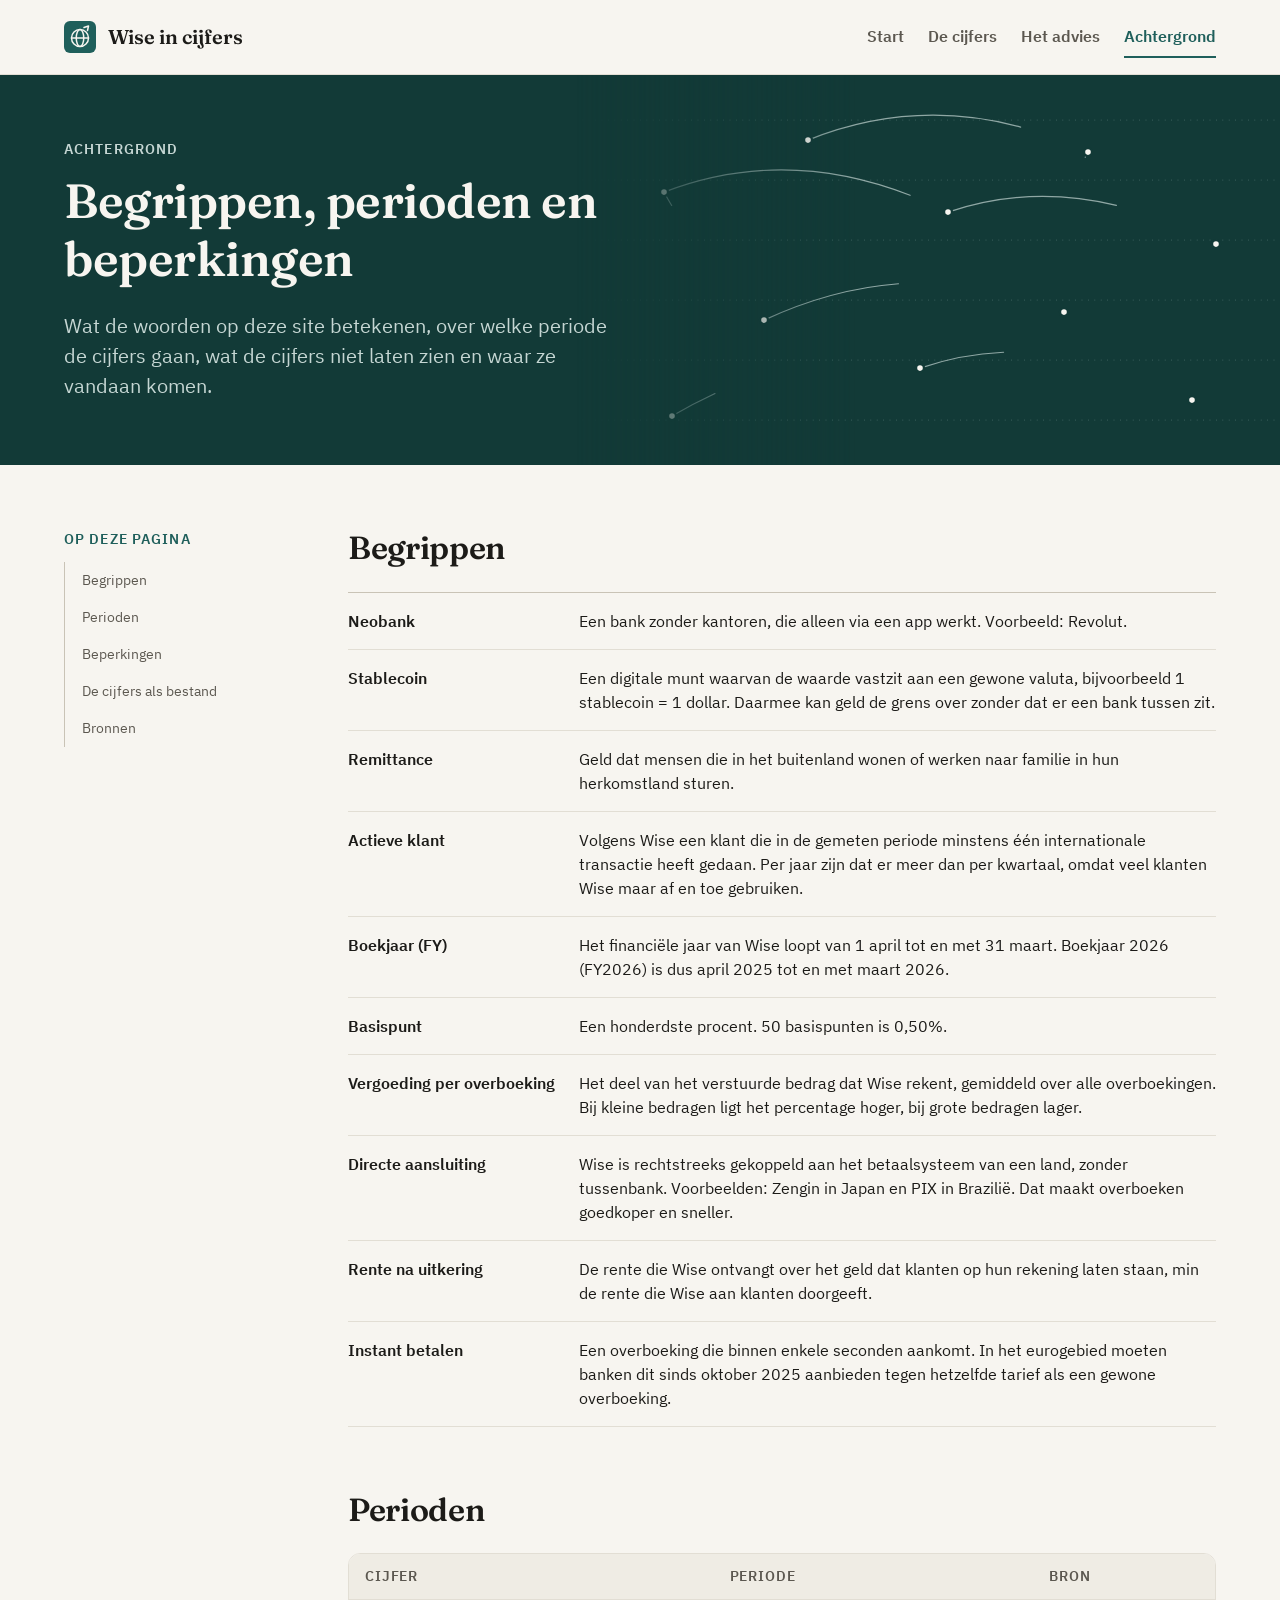
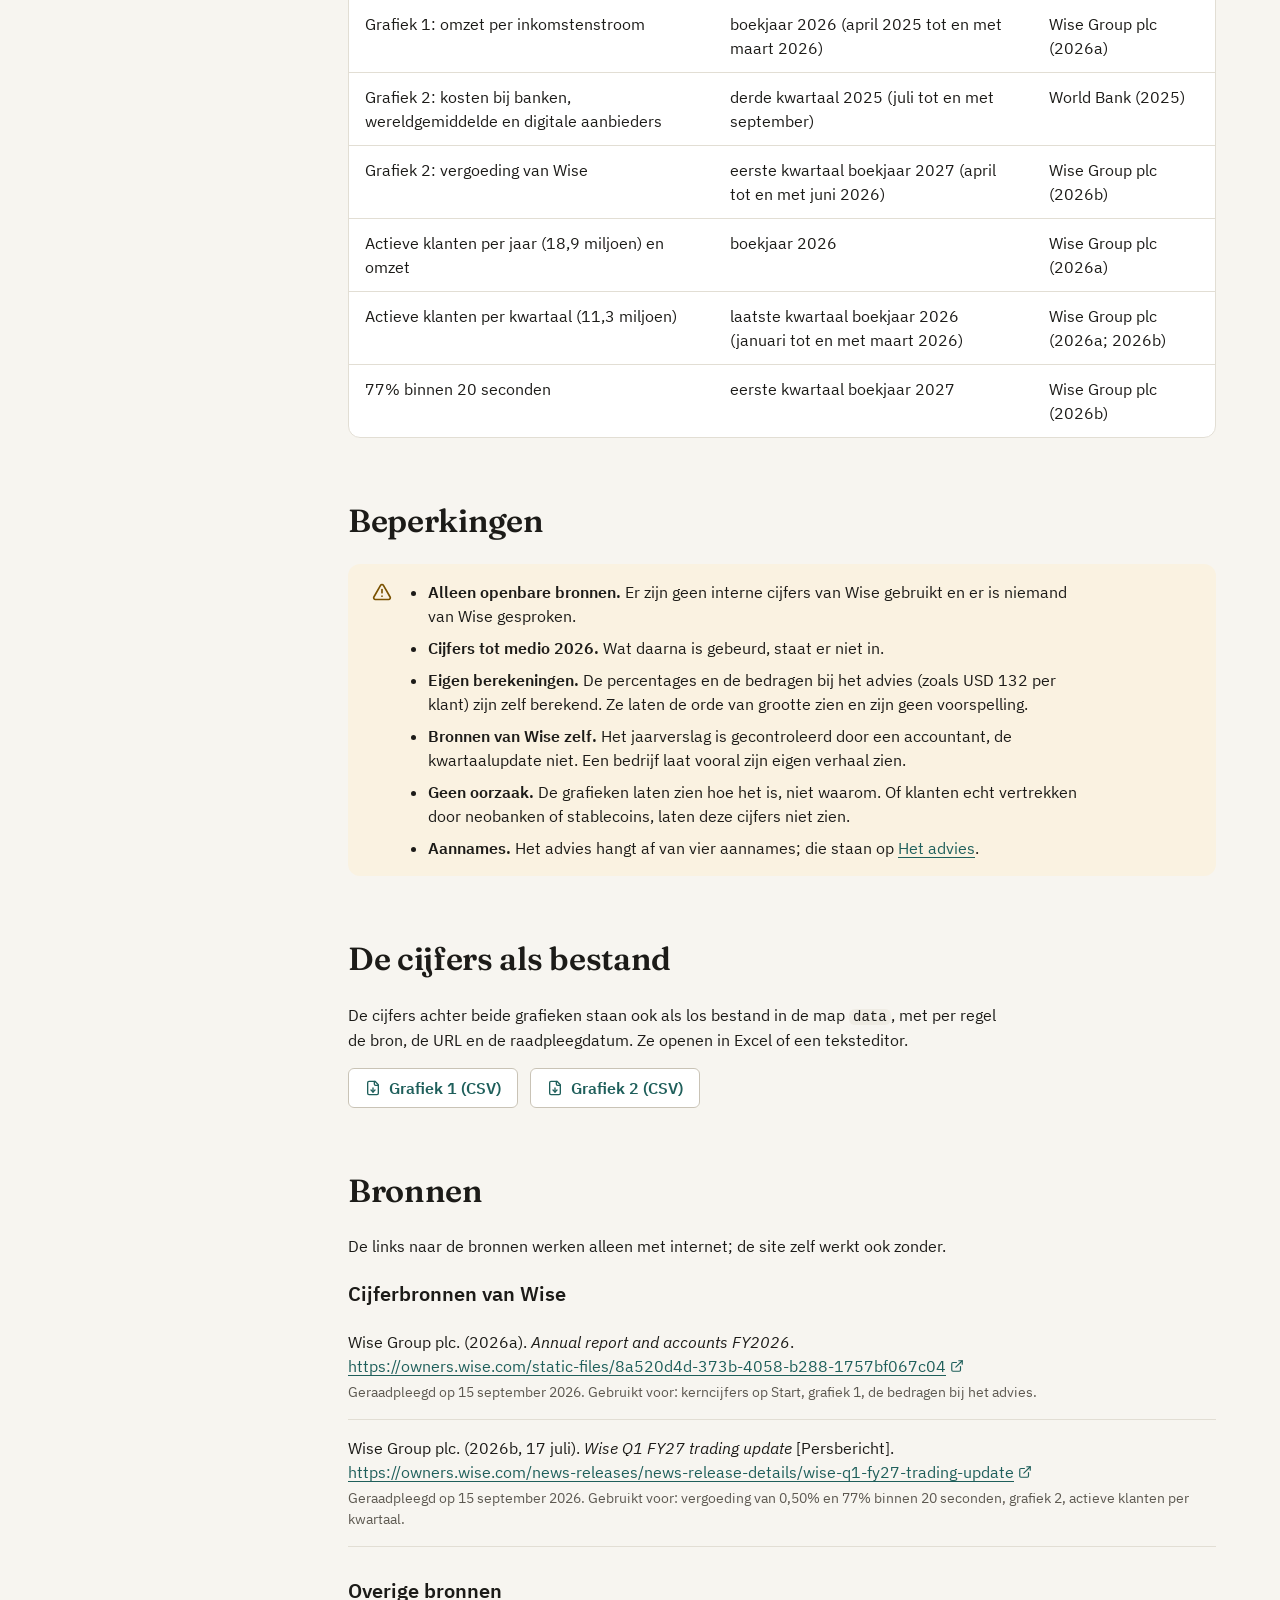
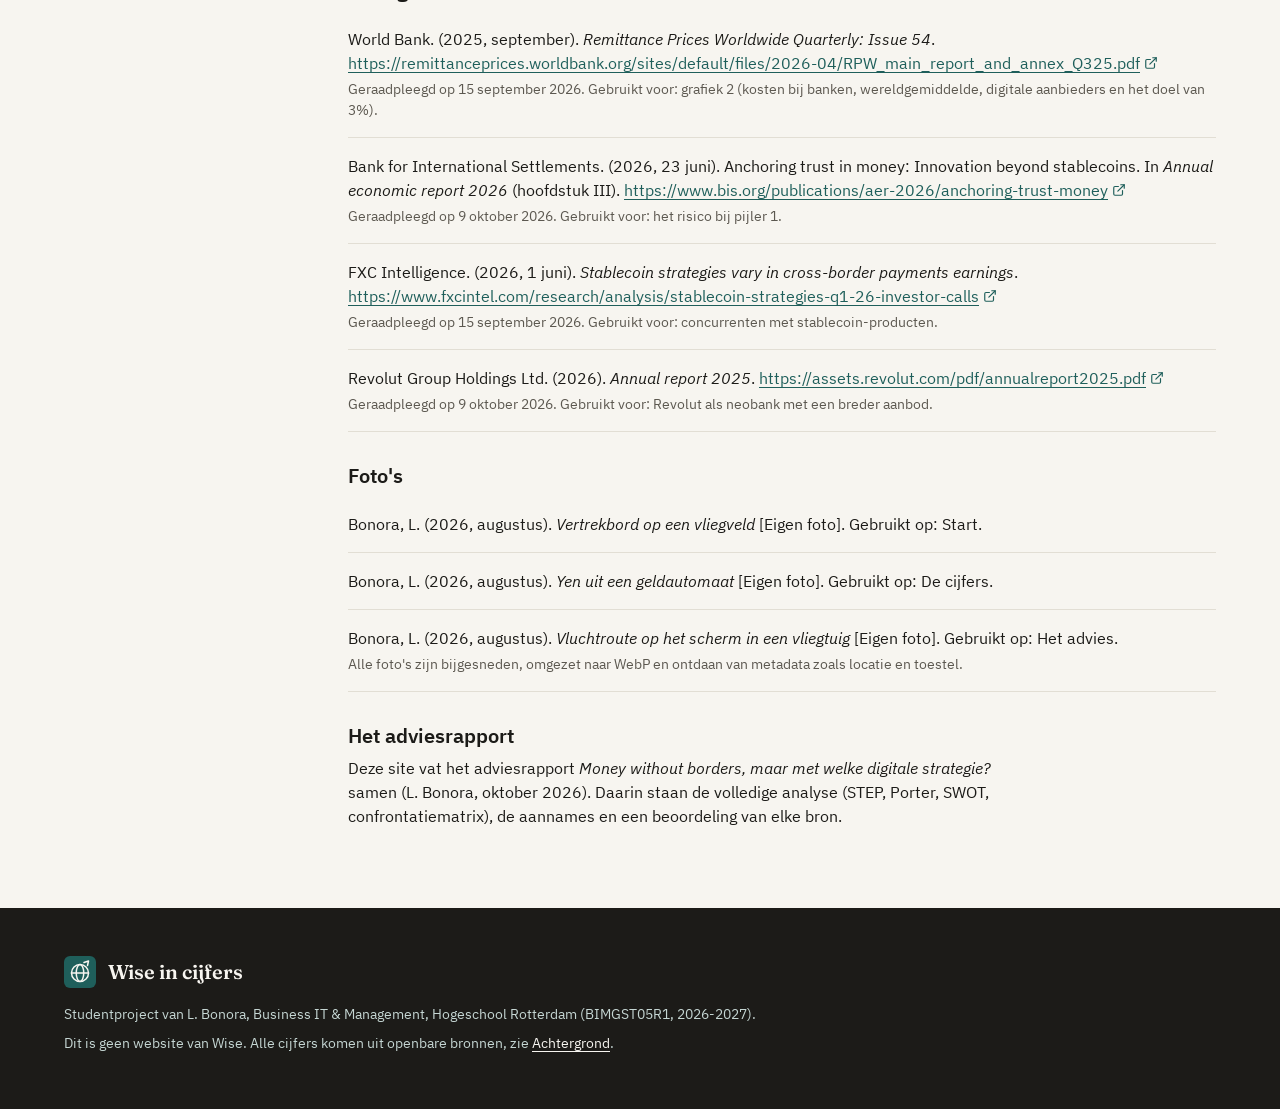
==== commit d29c3d9b: "Getekend routepatroon in de kop van Achtergrond, met GSAP - eigen SVG-patroon (haltes, gebogen route" ====
--- a/achtergrond.html
+++ b/achtergrond.html
@@ -44,7 +44,48 @@
   </header>
 
   <main id="inhoud">
-    <section class="band-accent page-hero" aria-labelledby="titel">
+    <section class="band-accent page-hero has-photo has-pattern" aria-labelledby="titel">
+      <div class="hero-media">
+        <!-- Eigen getekend routepatroon (inline, zodat GSAP de lijnen kan tekenen) -->
+        <svg class="route-pattern" viewBox="0 0 880 495" preserveAspectRatio="xMidYMid slice" aria-hidden="true" focusable="false">
+          <g class="grid">
+            <line x1="0" y1="60" x2="880" y2="60"/>
+            <line x1="0" y1="135" x2="880" y2="135"/>
+            <line x1="0" y1="210" x2="880" y2="210"/>
+            <line x1="0" y1="285" x2="880" y2="285"/>
+            <line x1="0" y1="360" x2="880" y2="360"/>
+            <line x1="0" y1="435" x2="880" y2="435"/>
+          </g>
+          <g class="routes">
+            <path class="route" d="M110 150 Q282 84 465 175"/>
+            <path class="route" d="M290 85 Q462 16 640 100"/>
+            <path class="route" d="M465 175 Q624 121 800 215"/>
+            <path class="route" d="M235 310 Q425 222 610 300"/>
+            <path class="route" d="M430 370 Q591 315 770 410"/>
+            <path class="route" d="M120 430 Q288 332 430 370"/>
+            <path class="route" d="M110 150 Q137 202 235 310"/>
+            <path class="route" d="M640 100 Q581 207 610 300"/>
+            <path class="route" d="M290 85 Q297 197 430 370"/>
+            <path class="route" d="M610 300 Q724 216 800 215"/>
+          </g>
+          <g class="flows">
+            <path class="route-flow" d="M290 85 Q462 16 640 100"/>
+            <path class="route-flow" d="M235 310 Q425 222 610 300"/>
+          </g>
+          <g class="stops">
+            <circle class="stop" cx="110" cy="150" r="5"/>
+            <circle class="stop" cx="290" cy="85" r="5"/>
+            <circle class="stop" cx="465" cy="175" r="5"/>
+            <circle class="stop" cx="640" cy="100" r="5"/>
+            <circle class="stop" cx="800" cy="215" r="5"/>
+            <circle class="stop" cx="235" cy="310" r="5"/>
+            <circle class="stop" cx="430" cy="370" r="5"/>
+            <circle class="stop" cx="610" cy="300" r="5"/>
+            <circle class="stop" cx="770" cy="410" r="5"/>
+            <circle class="stop" cx="120" cy="430" r="5"/>
+          </g>
+        </svg>
+      </div>
       <div class="container">
         <span class="eyebrow">Achtergrond</span>
         <h1 id="titel">Begrippen, perioden en beperkingen</h1>
--- a/css/style.css
+++ b/css/style.css
@@ -621,3 +621,13 @@
   .hero-media { width: 100%; -webkit-mask-image: none; mask-image: none; }
   .hero-media img { opacity: 0.15; }
 }
+
+/* ---------- Getekend routepatroon (Achtergrond) ---------- */
+.route-pattern { width: 100%; height: 100%; display: block; }
+.route-pattern .grid line { stroke: var(--on-accent-muted); stroke-width: 1; stroke-dasharray: 1 7; opacity: 0.35; }
+.route-pattern .route { fill: none; stroke: var(--on-accent-muted); stroke-width: 1.5; stroke-linecap: round; opacity: 0.7; }
+.route-pattern .route-flow { fill: none; stroke: var(--on-accent); stroke-width: 2; stroke-linecap: round; stroke-dasharray: 2 12; opacity: 0.9; }
+.route-pattern .stop { fill: var(--on-accent); stroke: var(--accent-strong); stroke-width: 3; }
+@media (max-width: 900px) {
+  .has-pattern .hero-media { opacity: 0.14; }
+}
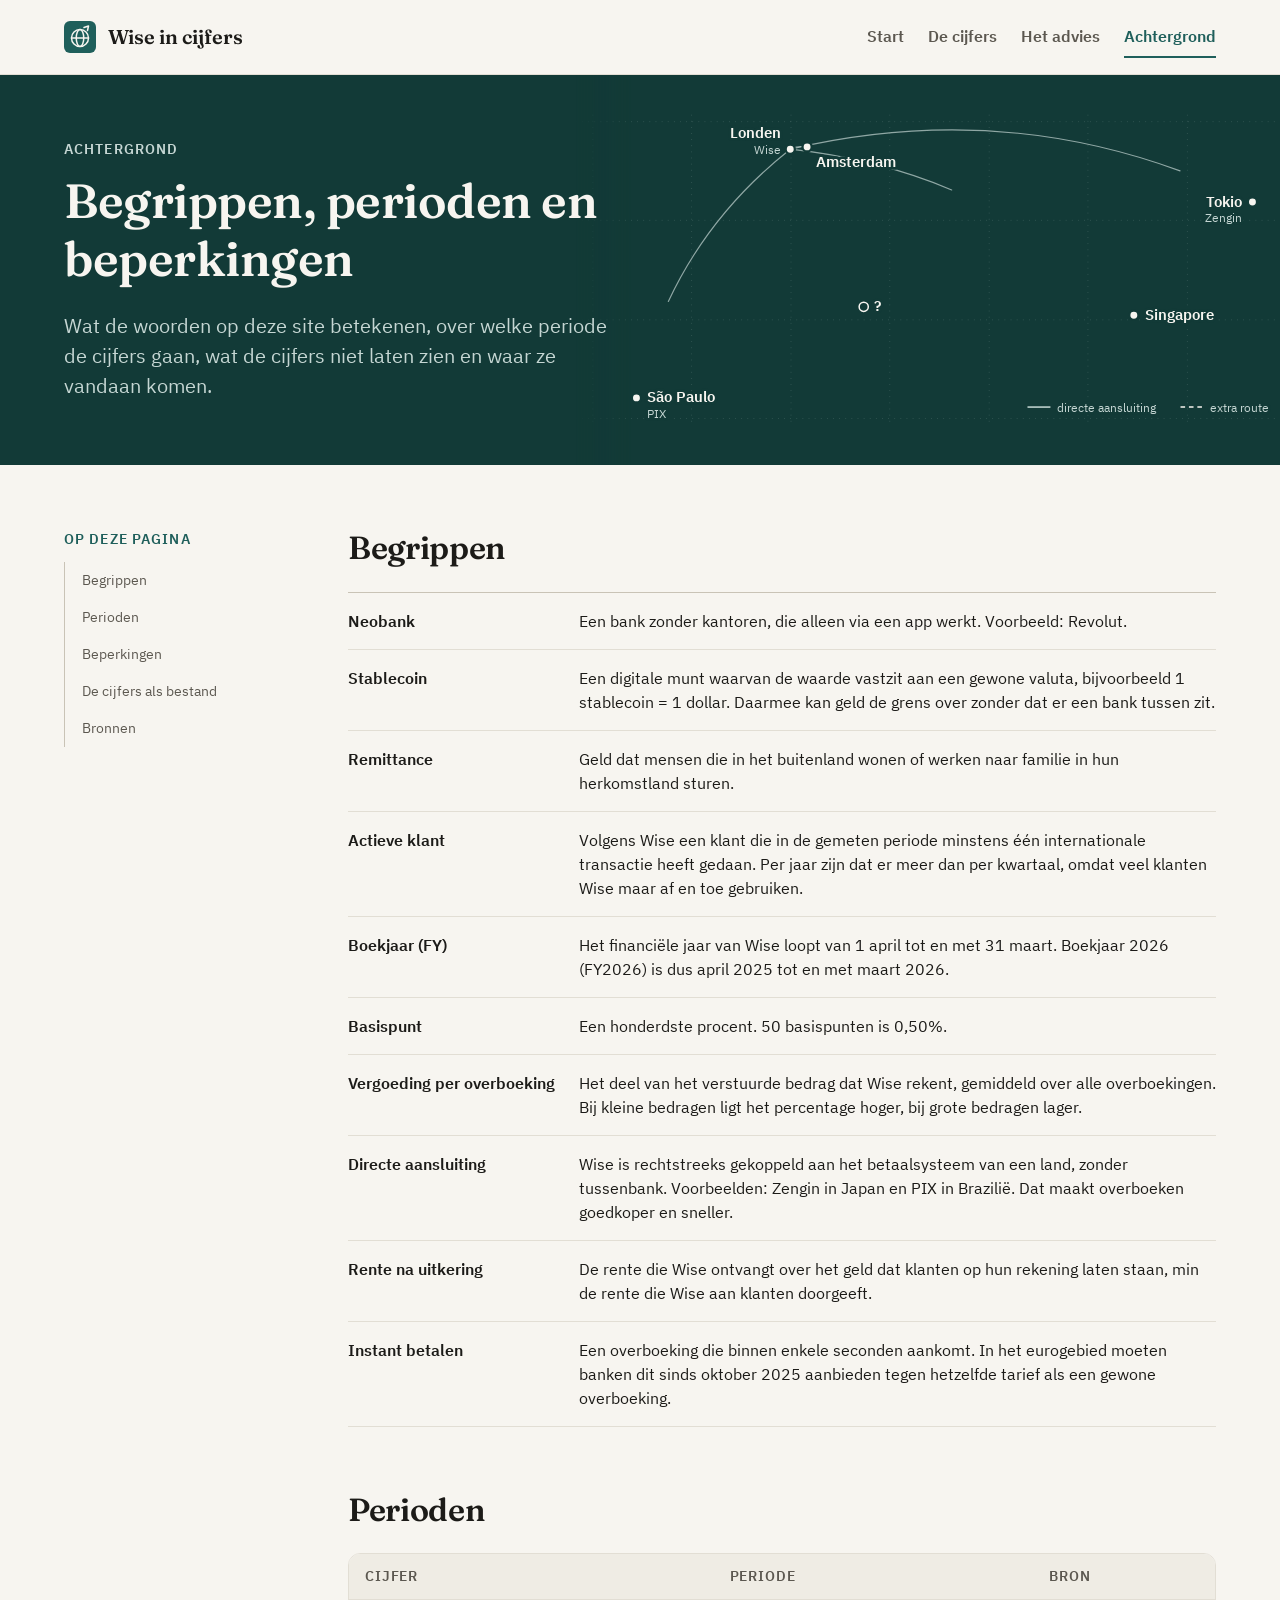
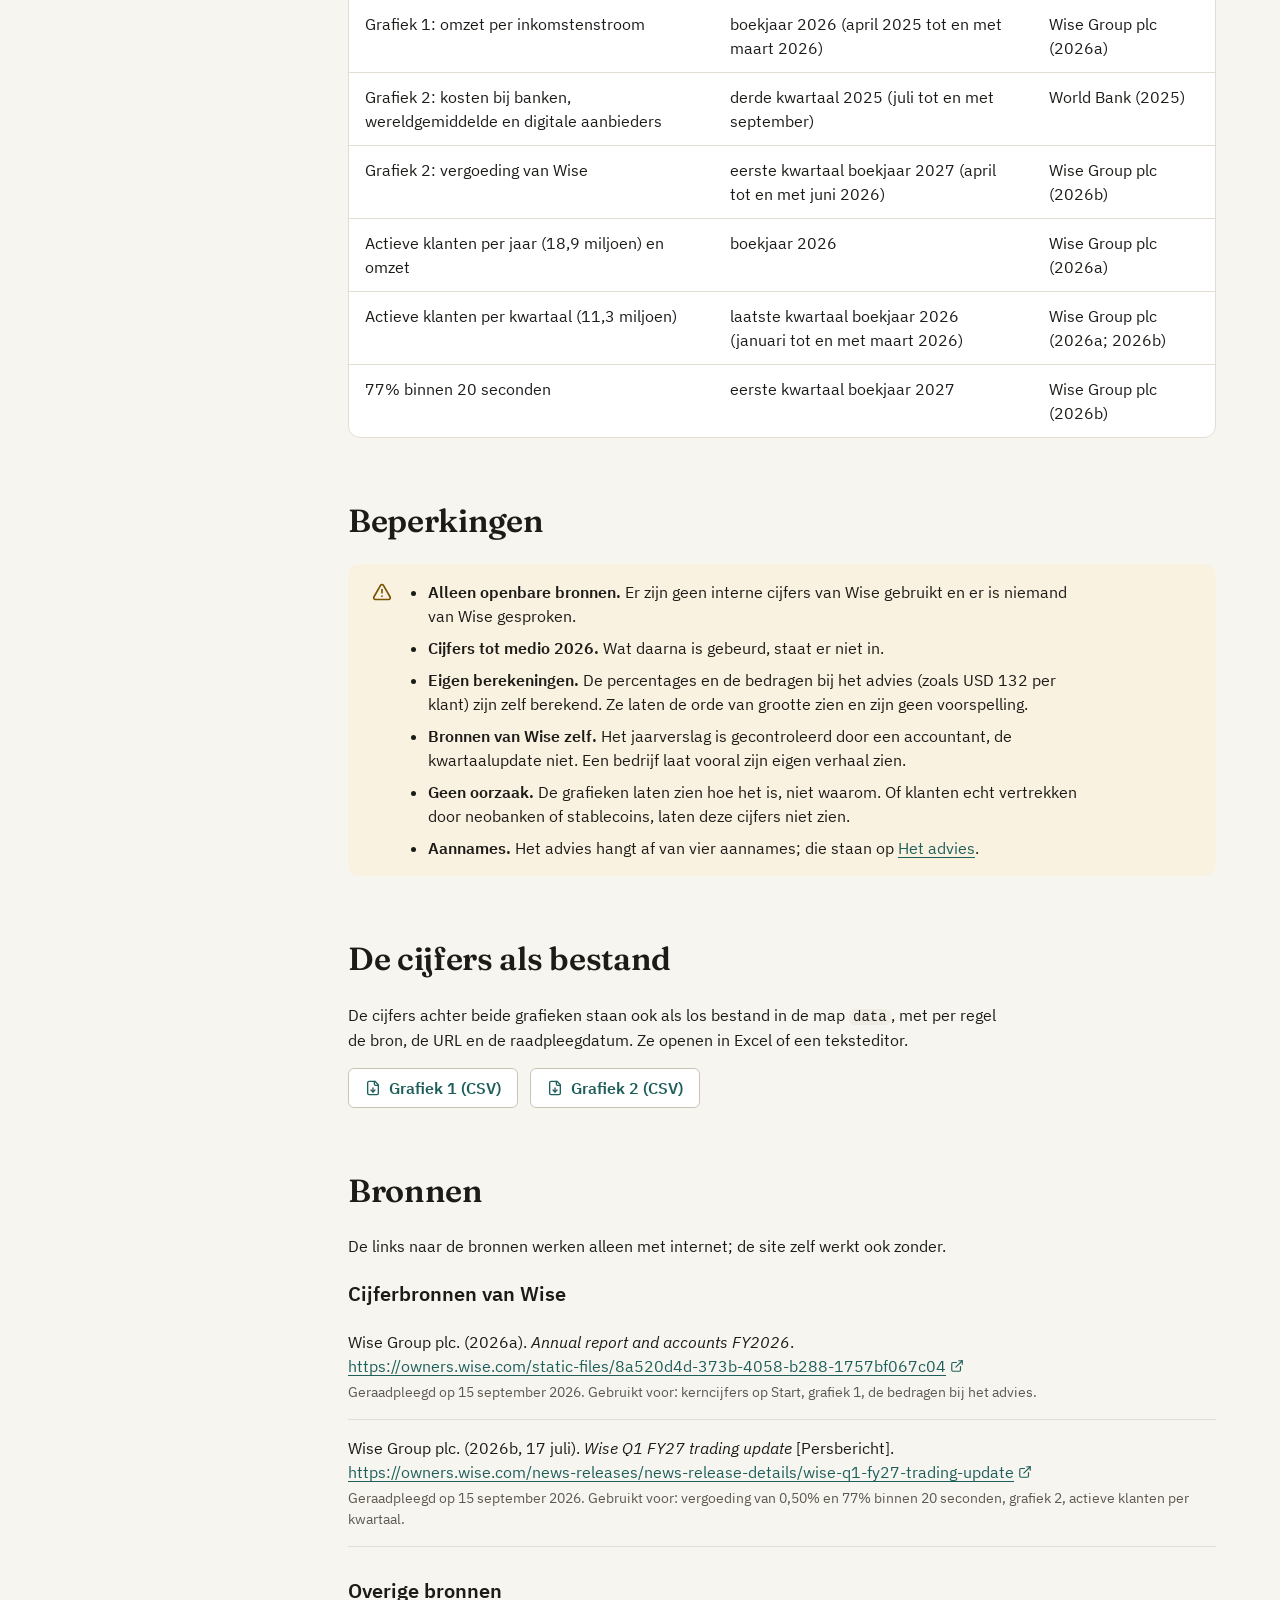
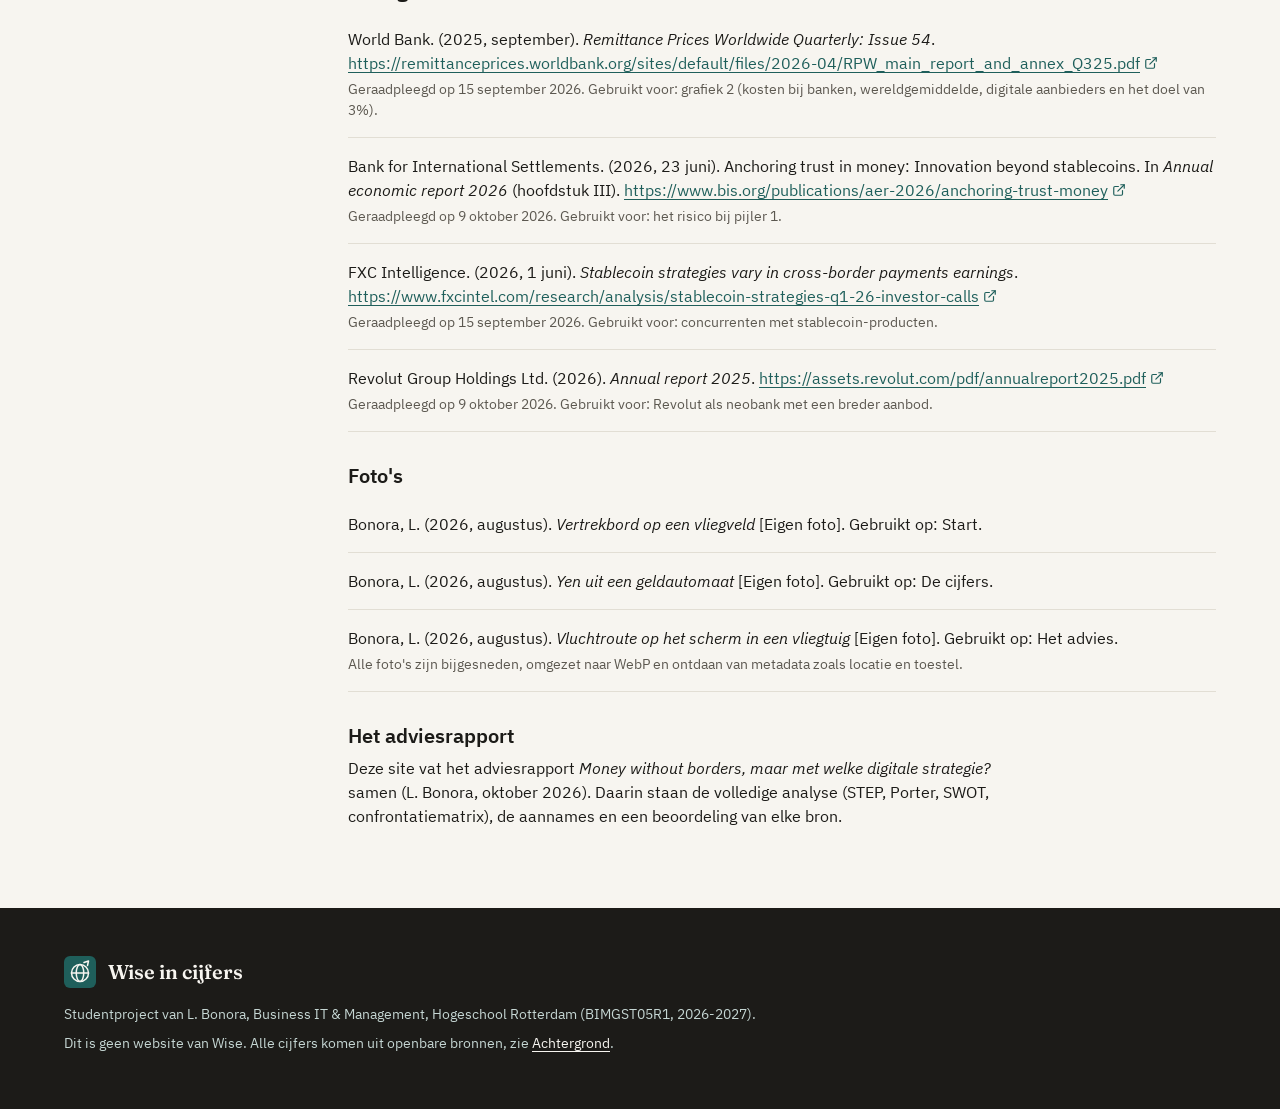
==== commit 8fe1bf50: "Routepatroon wordt een echte routekaart met steden, labels en legenda - steden op hun echte plek (Lo" ====
--- a/achtergrond.html
+++ b/achtergrond.html
@@ -46,43 +46,56 @@
   <main id="inhoud">
     <section class="band-accent page-hero has-photo has-pattern" aria-labelledby="titel">
       <div class="hero-media">
-        <!-- Eigen getekend routepatroon (inline, zodat GSAP de lijnen kan tekenen) -->
-        <svg class="route-pattern" viewBox="0 0 880 495" preserveAspectRatio="xMidYMid slice" aria-hidden="true" focusable="false">
+        <!-- Eigen getekende routekaart: echte steden op een platte wereldkaart (inline, zodat GSAP de lijnen kan tekenen) -->
+        <svg class="route-pattern route-map" viewBox="0 0 920 406" preserveAspectRatio="xMidYMid meet" aria-hidden="true" focusable="false">
           <g class="grid">
-            <line x1="0" y1="60" x2="880" y2="60"/>
-            <line x1="0" y1="135" x2="880" y2="135"/>
-            <line x1="0" y1="210" x2="880" y2="210"/>
-            <line x1="0" y1="285" x2="880" y2="285"/>
-            <line x1="0" y1="360" x2="880" y2="360"/>
-            <line x1="0" y1="435" x2="880" y2="435"/>
+            <line x1="0" y1="397" x2="920" y2="397"/>
+            <line x1="0" y1="268" x2="920" y2="268"/>
+            <line x1="0" y1="138" x2="920" y2="138"/>
+            <line x1="0" y1="9" x2="920" y2="9"/>
+            <line x1="22" y1="0" x2="22" y2="406"/>
+            <line x1="151" y1="0" x2="151" y2="406"/>
+            <line x1="281" y1="0" x2="281" y2="406"/>
+            <line x1="410" y1="0" x2="410" y2="406"/>
+            <line x1="540" y1="0" x2="540" y2="406"/>
+            <line x1="669" y1="0" x2="669" y2="406"/>
+            <line x1="799" y1="0" x2="799" y2="406"/>
           </g>
           <g class="routes">
-            <path class="route" d="M110 150 Q282 84 465 175"/>
-            <path class="route" d="M290 85 Q462 16 640 100"/>
-            <path class="route" d="M465 175 Q624 121 800 215"/>
-            <path class="route" d="M235 310 Q425 222 610 300"/>
-            <path class="route" d="M430 370 Q591 315 770 410"/>
-            <path class="route" d="M120 430 Q288 332 430 370"/>
-            <path class="route" d="M110 150 Q137 202 235 310"/>
-            <path class="route" d="M640 100 Q581 207 610 300"/>
-            <path class="route" d="M290 85 Q297 197 430 370"/>
-            <path class="route" d="M610 300 Q724 216 800 215"/>
+            <path class="route" d="M302 42 Q290 40 280 45"/>
+            <path class="route" d="M280 45 Q594 -29 884 114"/>
+            <path class="route" d="M280 45 Q121 171 79 370"/>
+            <path class="route" d="M280 45 Q544 73 729 262"/>
+            <path class="route-extra" d="M280 45 Q353 136 376 251"/>
           </g>
           <g class="flows">
-            <path class="route-flow" d="M290 85 Q462 16 640 100"/>
-            <path class="route-flow" d="M235 310 Q425 222 610 300"/>
+            <path class="route-flow" d="M280 45 Q594 -29 884 114"/>
+            <path class="route-flow" d="M280 45 Q121 171 79 370"/>
           </g>
           <g class="stops">
-            <circle class="stop" cx="110" cy="150" r="5"/>
-            <circle class="stop" cx="290" cy="85" r="5"/>
-            <circle class="stop" cx="465" cy="175" r="5"/>
-            <circle class="stop" cx="640" cy="100" r="5"/>
-            <circle class="stop" cx="800" cy="215" r="5"/>
-            <circle class="stop" cx="235" cy="310" r="5"/>
-            <circle class="stop" cx="430" cy="370" r="5"/>
-            <circle class="stop" cx="610" cy="300" r="5"/>
-            <circle class="stop" cx="770" cy="410" r="5"/>
-            <circle class="stop" cx="120" cy="430" r="5"/>
+            <circle class="stop" cx="280" cy="45" r="6"/>
+            <circle class="stop" cx="302" cy="42" r="6"/>
+            <circle class="stop" cx="884" cy="114" r="6"/>
+            <circle class="stop" cx="79" cy="370" r="6"/>
+            <circle class="stop" cx="729" cy="262" r="6"/>
+            <circle class="stop stop-unknown" cx="376" cy="251" r="6"/>
+          </g>
+          <g class="labels">
+            <text class="label" x="268" y="31" text-anchor="end">Londen</text>
+            <text class="label label-sub" x="268" y="51" text-anchor="end">Wise</text>
+            <text class="label" x="314" y="68" text-anchor="start">Amsterdam</text>
+            <text class="label" x="870" y="120" text-anchor="end">Tokio</text>
+            <text class="label label-sub" x="870" y="140" text-anchor="end">Zengin</text>
+            <text class="label" x="93" y="376" text-anchor="start">São Paulo</text>
+            <text class="label label-sub" x="93" y="396" text-anchor="start">PIX</text>
+            <text class="label" x="743" y="268" text-anchor="start">Singapore</text>
+            <text class="label" x="390" y="257">?</text>
+          </g>
+          <g class="legend labels">
+            <line class="legend-direct" x1="590" y1="382" x2="620" y2="382"/>
+            <text class="label label-sub" x="628" y="388">directe aansluiting</text>
+            <line class="legend-extra" x1="790" y1="382" x2="820" y2="382"/>
+            <text class="label label-sub" x="828" y="388">extra route</text>
           </g>
         </svg>
       </div>
--- a/css/style.css
+++ b/css/style.css
@@ -631,3 +631,20 @@
 @media (max-width: 900px) {
   .has-pattern .hero-media { opacity: 0.14; }
 }
+
+/* Routekaart: echte steden, labels en legenda */
+.has-pattern .hero-media { -webkit-mask-image: linear-gradient(to right, transparent 0%, #000 8%); mask-image: linear-gradient(to right, transparent 0%, #000 8%); }
+.route-map .grid line { opacity: 0.25; }
+/* Geld onderweg: ronde stipjes, zodat alleen de extra route gestreept is */
+.route-map .route-flow { stroke-width: 4; stroke-dasharray: 0.1 22; stroke-linecap: round; }
+.route-map .route-extra { fill: none; stroke: var(--on-accent); stroke-width: 2; stroke-dasharray: 8 8; stroke-linecap: round; opacity: 0.9; }
+.route-map .stop-unknown { fill: var(--accent-strong); stroke: var(--on-accent); stroke-width: 2; }
+.route-map .label { fill: var(--on-accent); font-family: var(--font-body); font-size: 20px; font-weight: 600; }
+.route-map .label-sub { fill: var(--on-accent-muted); font-size: 16px; font-weight: 400; }
+/* Halo in de achtergrondkleur, zodat lijnen achter de namen langs lopen (zoals op een echte kaart) */
+.route-map .label { paint-order: stroke; stroke: var(--accent-strong); stroke-width: 7px; stroke-linejoin: round; }
+.route-map .legend-direct { stroke: var(--on-accent-muted); stroke-width: 2; }
+.route-map .legend-extra { stroke: var(--on-accent); stroke-width: 2; stroke-dasharray: 6 5; }
+@media (max-width: 900px) {
+  .has-pattern .hero-media { -webkit-mask-image: none; mask-image: none; }
+}
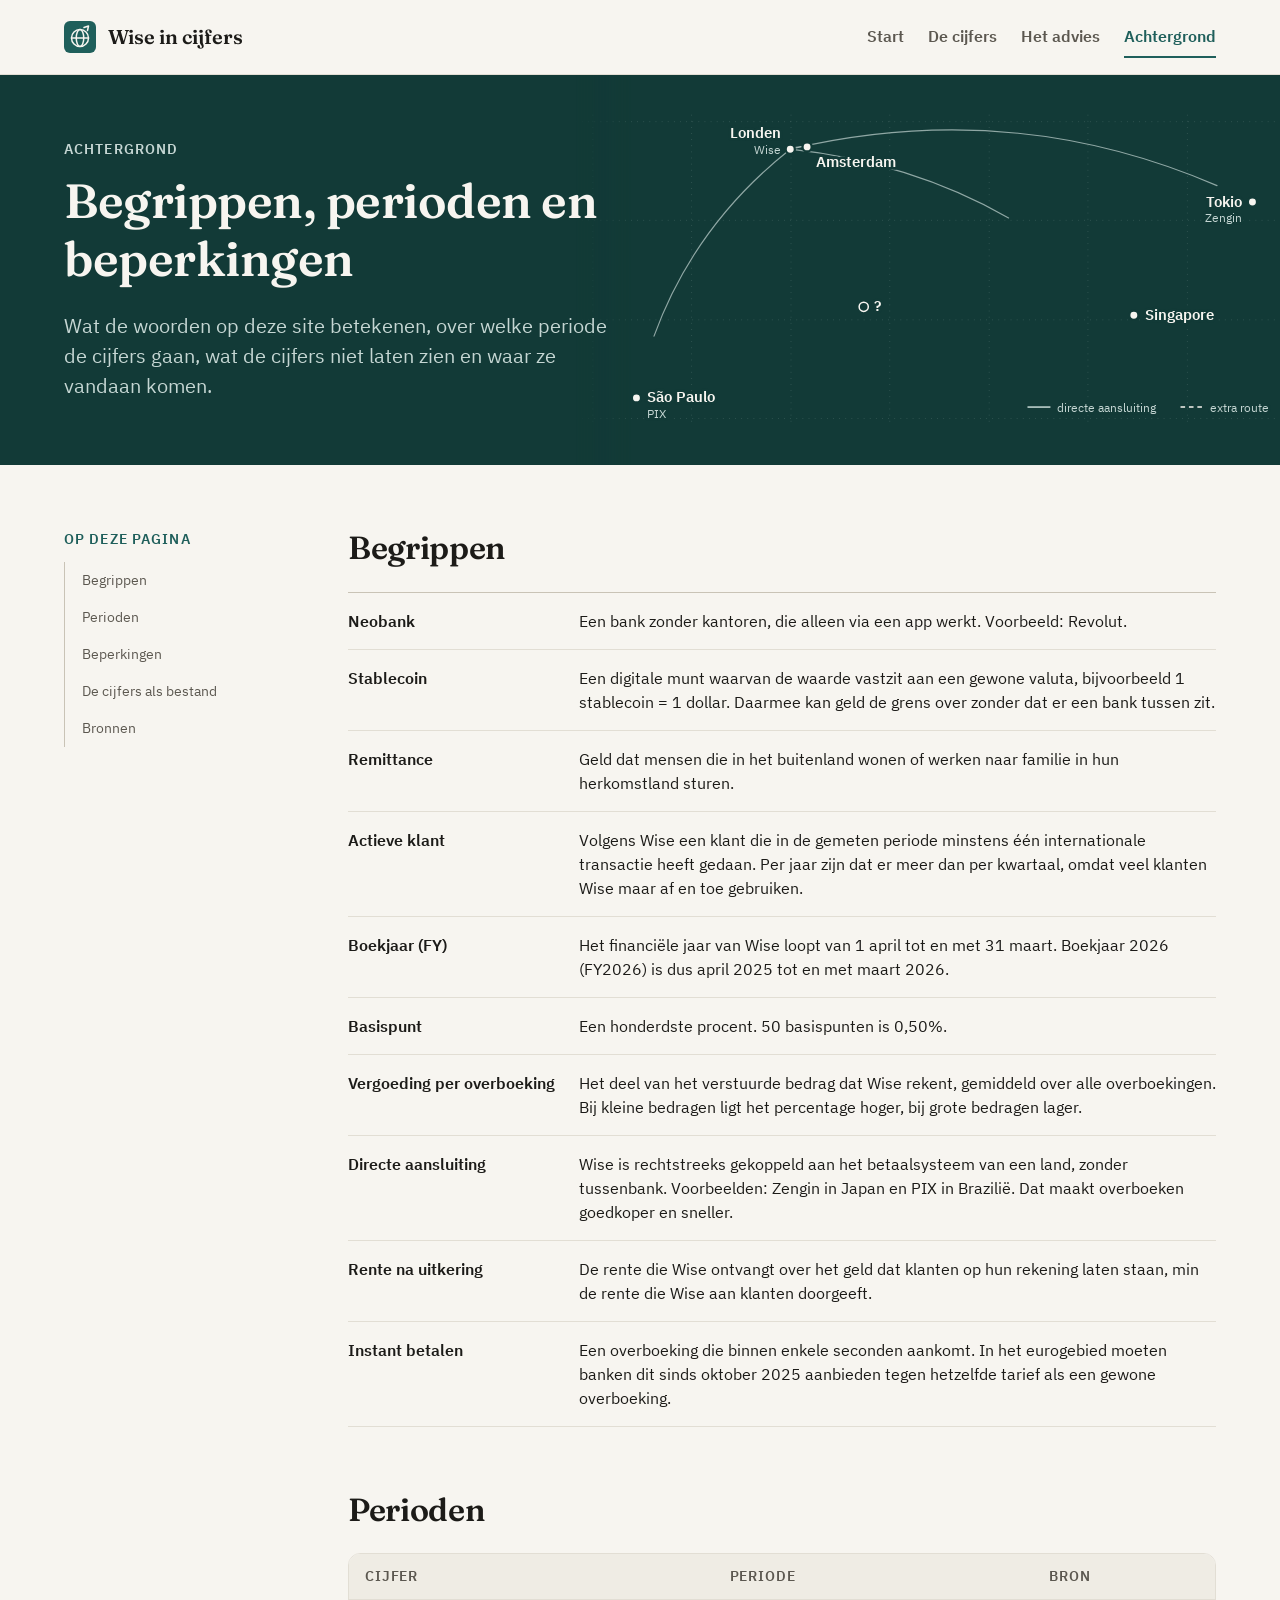
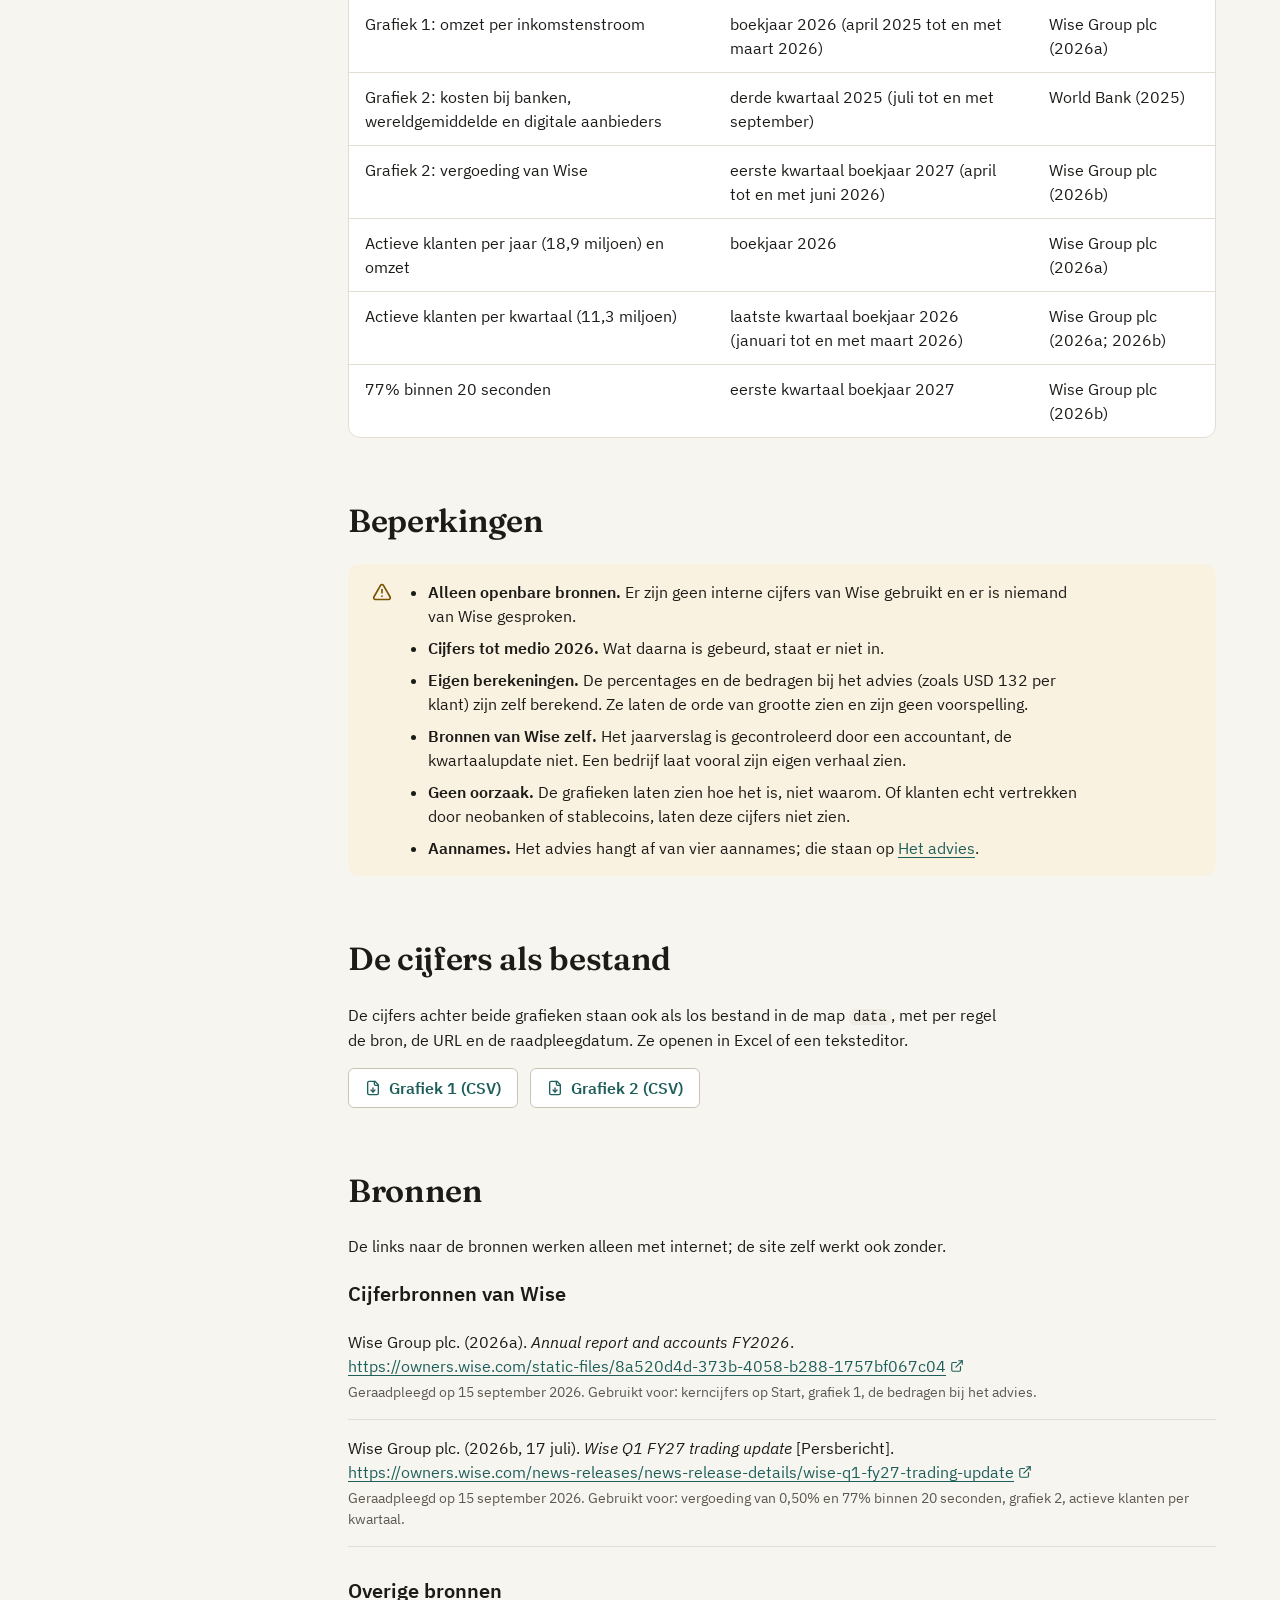
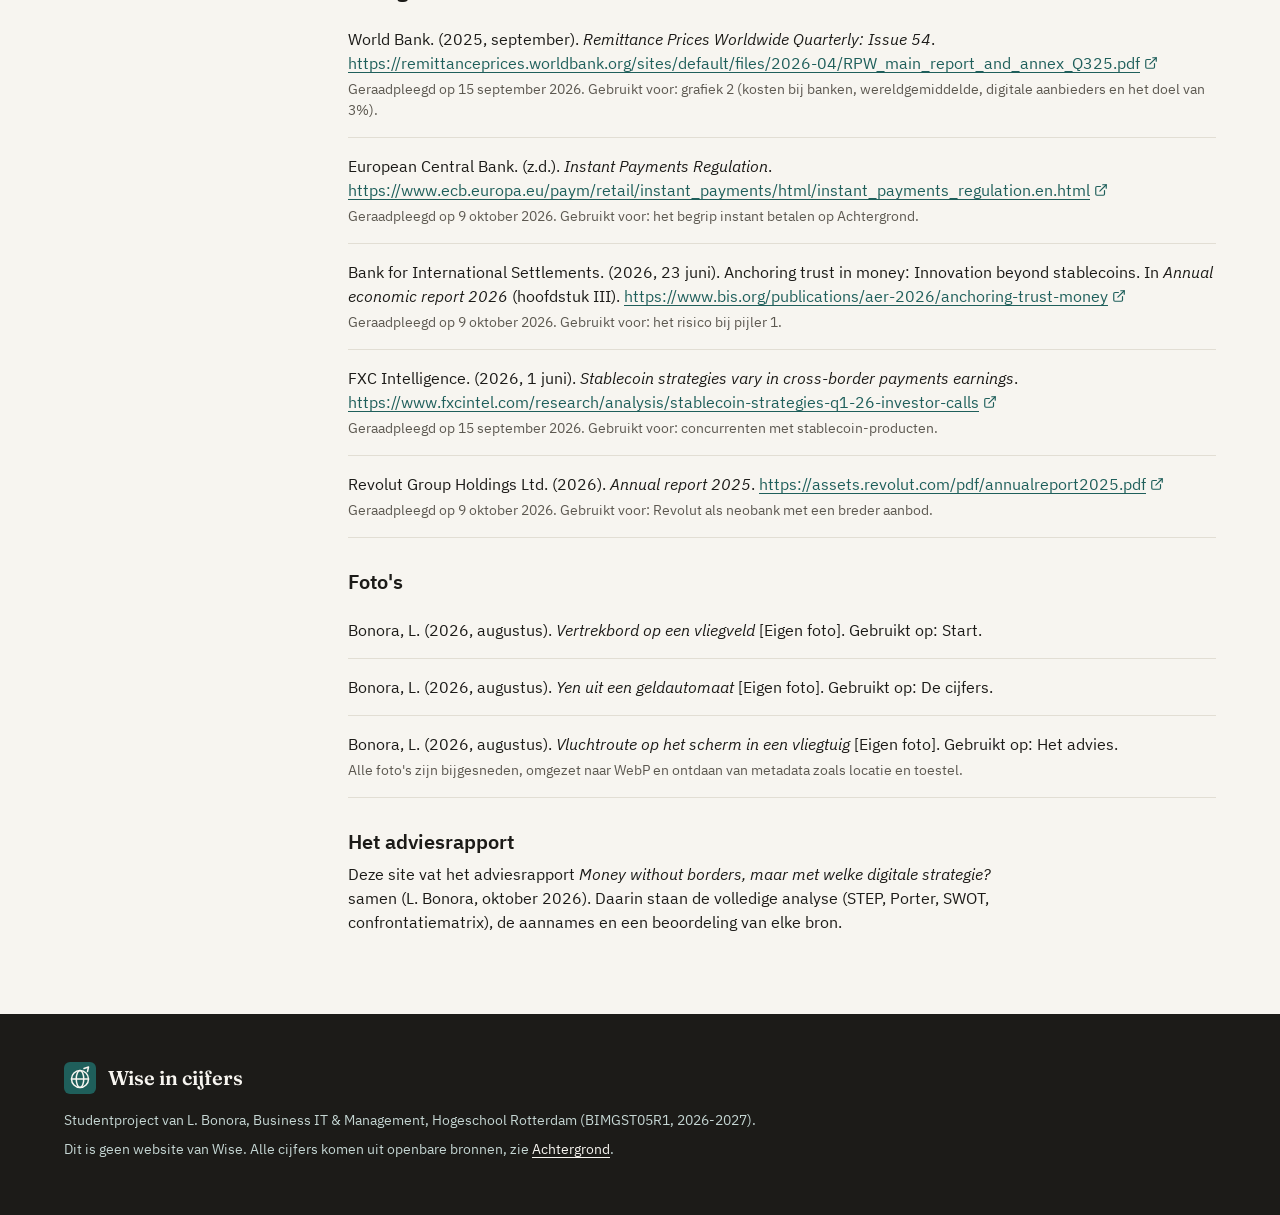
==== commit ee861435: "Broncijfers gecontroleerd (T6) en drie formuleringen verbeterd - Start: 0,58% is nu gelabeld als boe" ====
--- a/achtergrond.html
+++ b/achtergrond.html
@@ -204,6 +204,8 @@
             <ul class="sources">
               <li>World Bank. (2025, september). <cite>Remittance Prices Worldwide Quarterly: Issue 54</cite>. <a class="ext" href="https://remittanceprices.worldbank.org/sites/default/files/2026-04/RPW_main_report_and_annex_Q325.pdf">https://remittanceprices.worldbank.org/sites/default/files/2026-04/RPW_main_report_and_annex_Q325.pdf<svg class="icon" aria-hidden="true" viewBox="0 0 24 24" fill="none" stroke="currentColor" stroke-width="2" stroke-linecap="round" stroke-linejoin="round"><path d="M15 3h6v6"/><path d="M10 14 21 3"/><path d="M18 13v6a2 2 0 0 1-2 2H5a2 2 0 0 1-2-2V8a2 2 0 0 1 2-2h6"/></svg></a>
                 <span class="meta">Geraadpleegd op 15 september 2026. Gebruikt voor: grafiek 2 (kosten bij banken, wereldgemiddelde, digitale aanbieders en het doel van 3%).</span></li>
+              <li>European Central Bank. (z.d.). <cite>Instant Payments Regulation</cite>. <a class="ext" href="https://www.ecb.europa.eu/paym/retail/instant_payments/html/instant_payments_regulation.en.html">https://www.ecb.europa.eu/paym/retail/instant_payments/html/instant_payments_regulation.en.html<svg class="icon" aria-hidden="true" viewBox="0 0 24 24" fill="none" stroke="currentColor" stroke-width="2" stroke-linecap="round" stroke-linejoin="round"><path d="M15 3h6v6"/><path d="M10 14 21 3"/><path d="M18 13v6a2 2 0 0 1-2 2H5a2 2 0 0 1-2-2V8a2 2 0 0 1 2-2h6"/></svg></a>
+                <span class="meta">Geraadpleegd op 9 oktober 2026. Gebruikt voor: het begrip instant betalen op Achtergrond.</span></li>
               <li>Bank for International Settlements. (2026, 23 juni). Anchoring trust in money: Innovation beyond stablecoins. In <cite>Annual economic report 2026</cite> (hoofdstuk III). <a class="ext" href="https://www.bis.org/publications/aer-2026/anchoring-trust-money">https://www.bis.org/publications/aer-2026/anchoring-trust-money<svg class="icon" aria-hidden="true" viewBox="0 0 24 24" fill="none" stroke="currentColor" stroke-width="2" stroke-linecap="round" stroke-linejoin="round"><path d="M15 3h6v6"/><path d="M10 14 21 3"/><path d="M18 13v6a2 2 0 0 1-2 2H5a2 2 0 0 1-2-2V8a2 2 0 0 1 2-2h6"/></svg></a>
                 <span class="meta">Geraadpleegd op 9 oktober 2026. Gebruikt voor: het risico bij pijler 1.</span></li>
               <li>FXC Intelligence. (2026, 1 juni). <cite>Stablecoin strategies vary in cross-border payments earnings</cite>. <a class="ext" href="https://www.fxcintel.com/research/analysis/stablecoin-strategies-q1-26-investor-calls">https://www.fxcintel.com/research/analysis/stablecoin-strategies-q1-26-investor-calls<svg class="icon" aria-hidden="true" viewBox="0 0 24 24" fill="none" stroke="currentColor" stroke-width="2" stroke-linecap="round" stroke-linejoin="round"><path d="M15 3h6v6"/><path d="M10 14 21 3"/><path d="M18 13v6a2 2 0 0 1-2 2H5a2 2 0 0 1-2-2V8a2 2 0 0 1 2-2h6"/></svg></a>
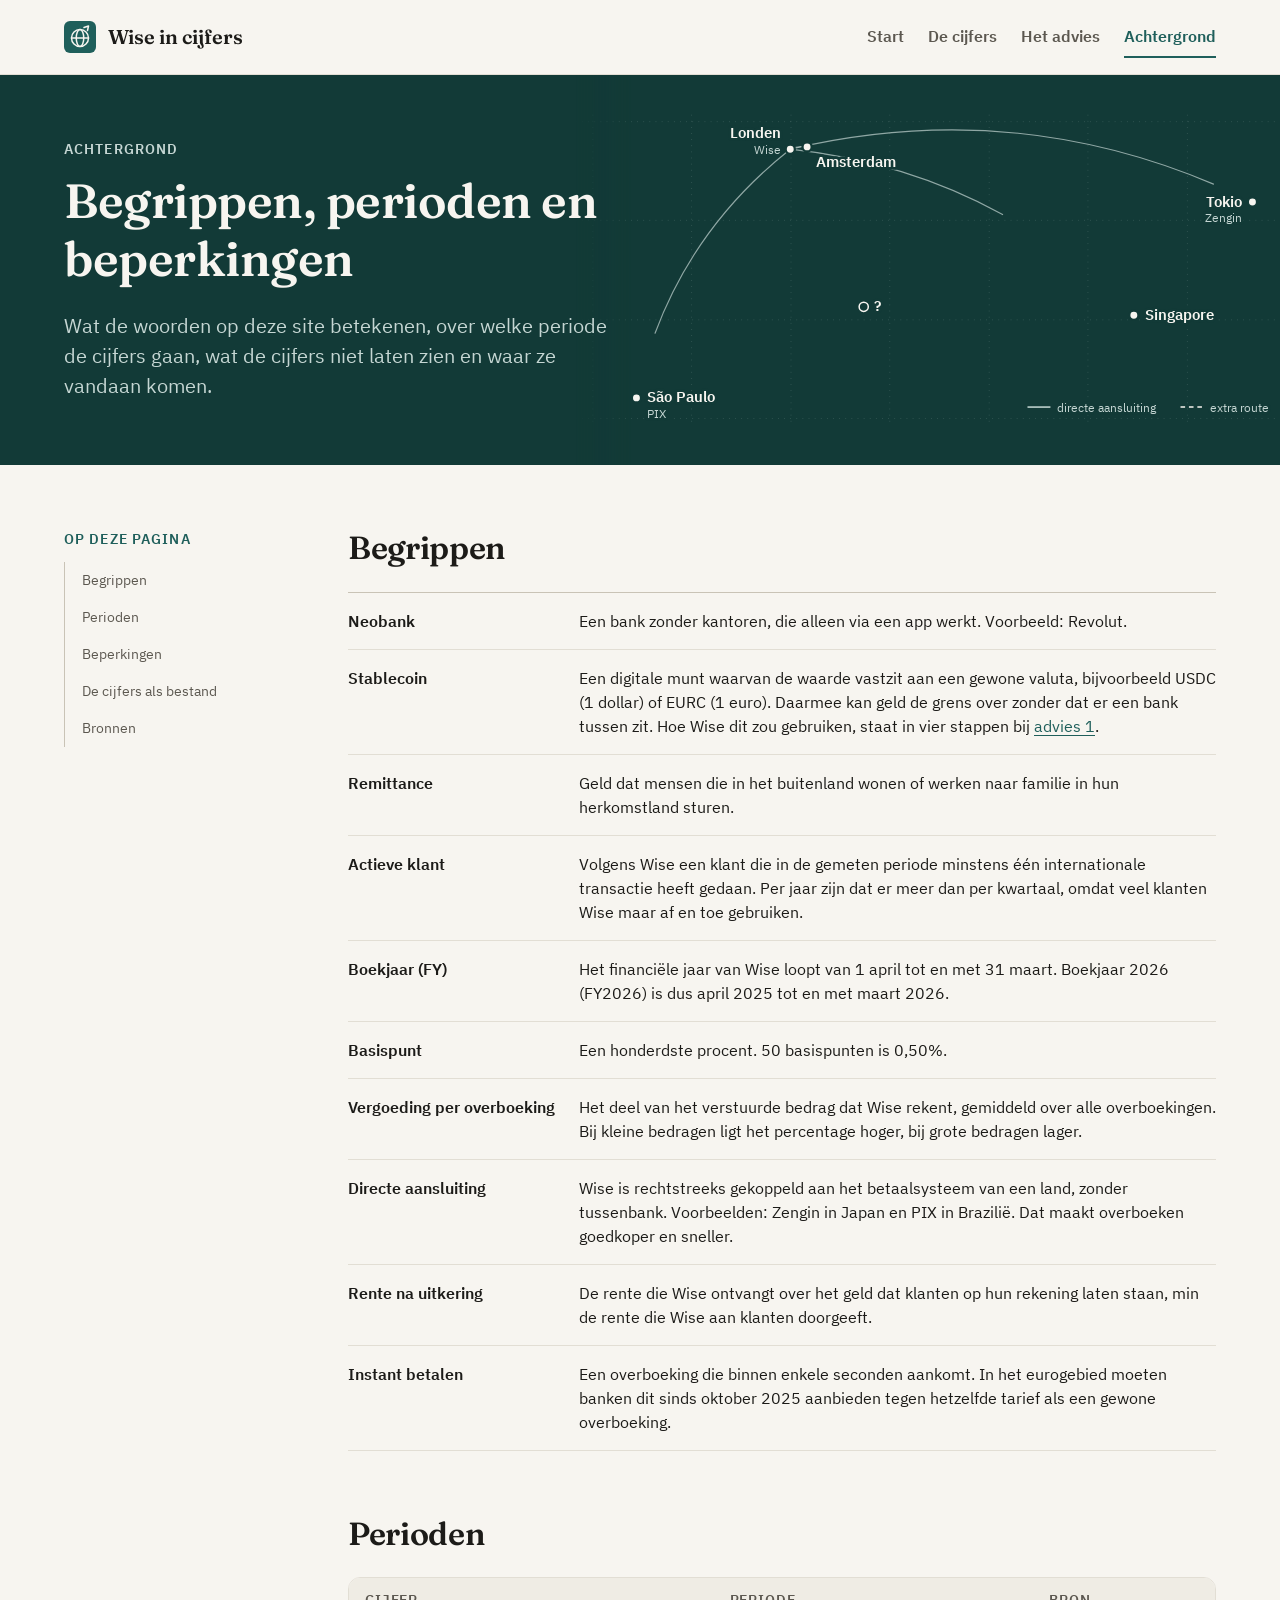
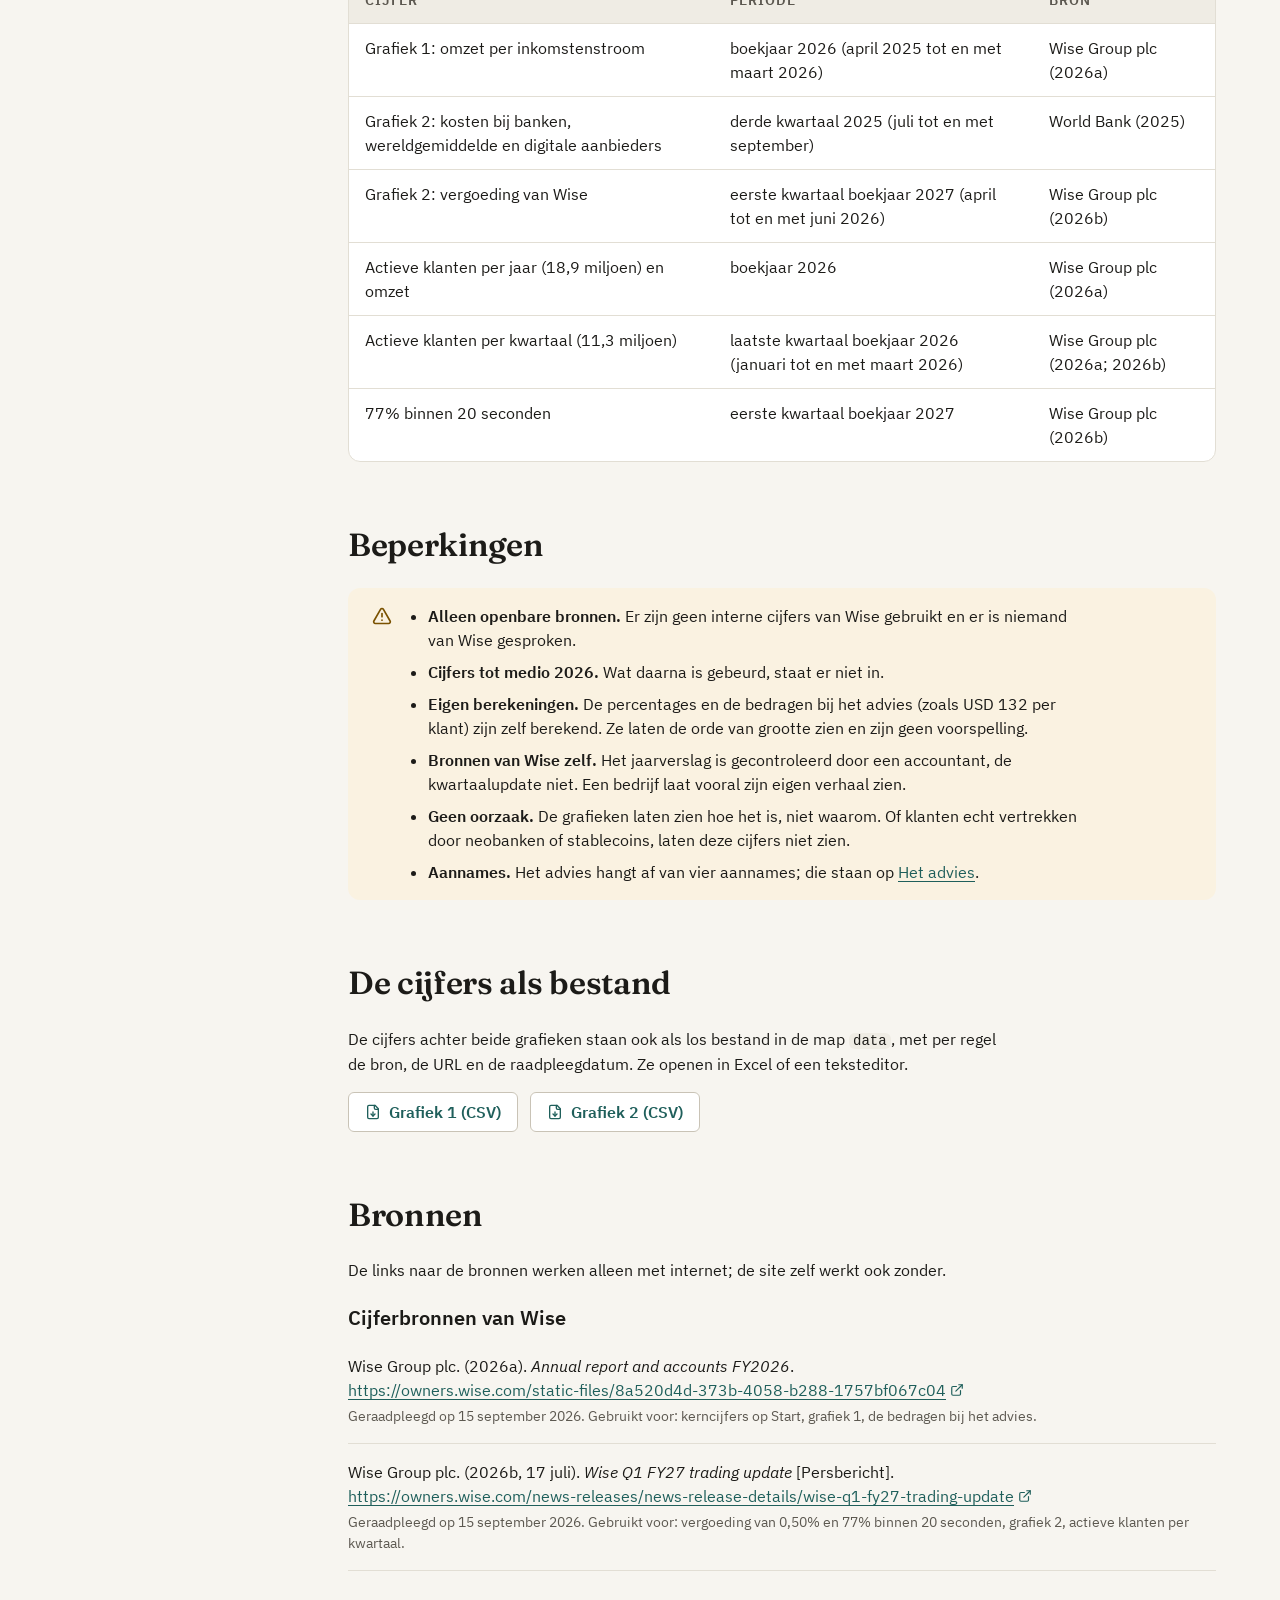
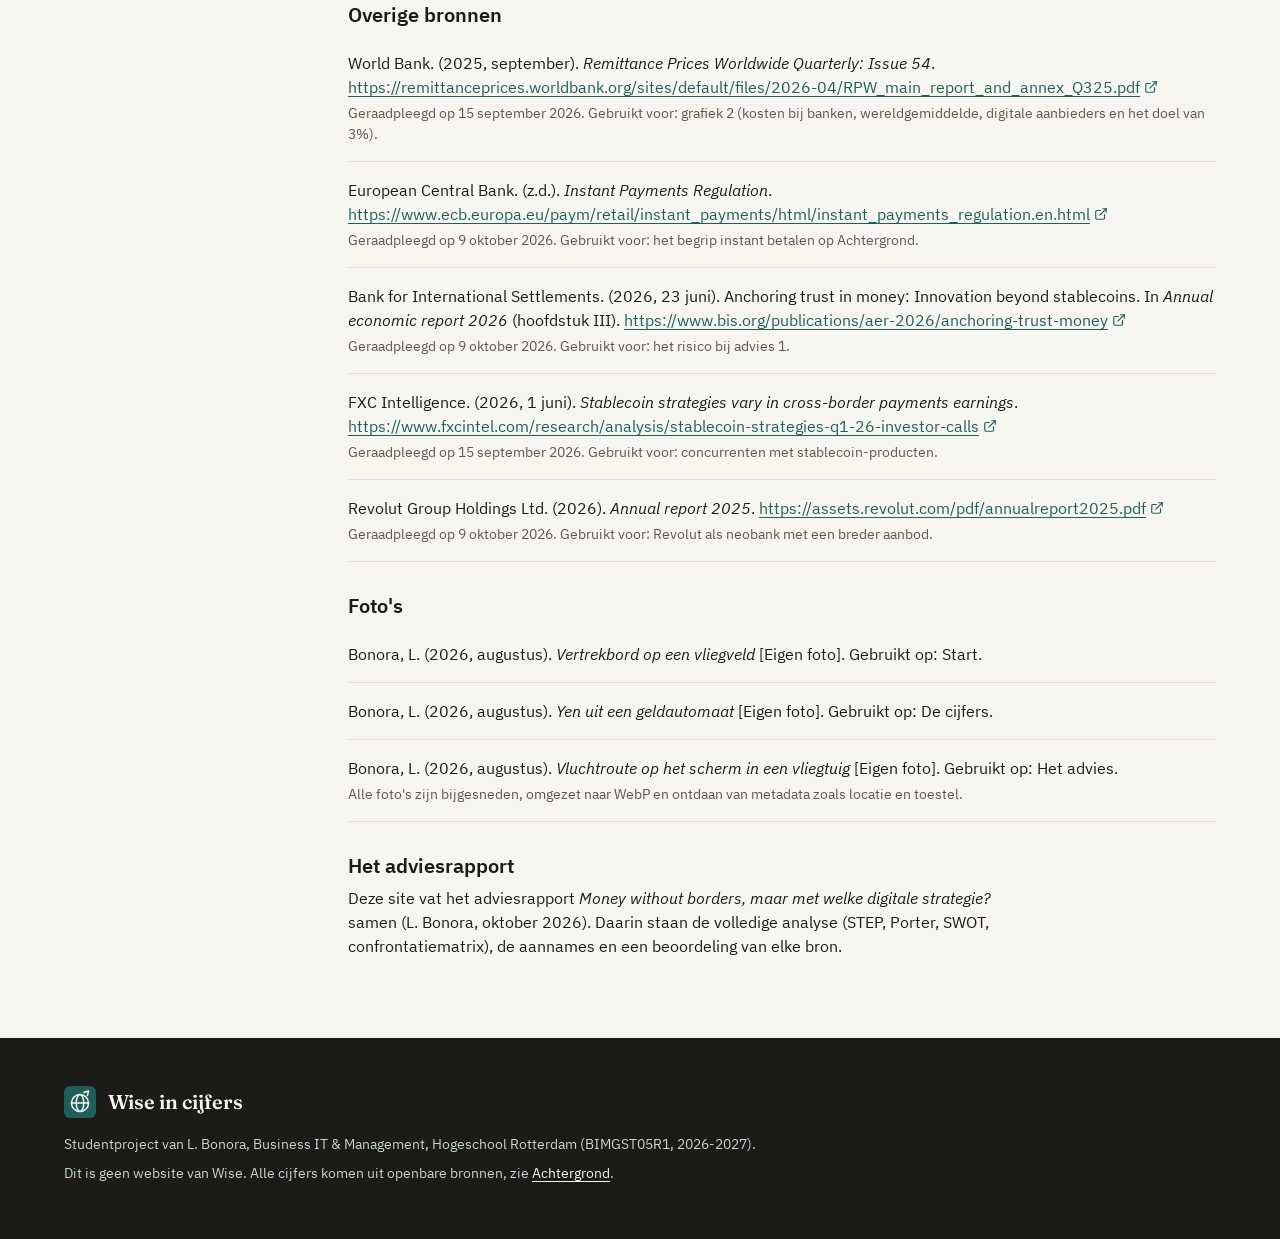
==== commit 795917ad: "Advies 1 uitgelegd in vier stappen, Pijler wordt Advies, nieuwe app-schets - advies 1: "Zo werkt het" ====
--- a/achtergrond.html
+++ b/achtergrond.html
@@ -126,7 +126,7 @@
               <dt id="neobank">Neobank</dt>
               <dd>Een bank zonder kantoren, die alleen via een app werkt. Voorbeeld: Revolut.</dd>
               <dt id="stablecoin">Stablecoin</dt>
-              <dd>Een digitale munt waarvan de waarde vastzit aan een gewone valuta, bijvoorbeeld 1 stablecoin = 1 dollar. Daarmee kan geld de grens over zonder dat er een bank tussen zit.</dd>
+              <dd>Een digitale munt waarvan de waarde vastzit aan een gewone valuta, bijvoorbeeld USDC (1 dollar) of EURC (1 euro). Daarmee kan geld de grens over zonder dat er een bank tussen zit. Hoe Wise dit zou gebruiken, staat in vier stappen bij <a href="advies.html#advies-1">advies 1</a>.</dd>
               <dt id="remittance">Remittance</dt>
               <dd>Geld dat mensen die in het buitenland wonen of werken naar familie in hun herkomstland sturen.</dd>
               <dt id="actieve-klant">Actieve klant</dt>
@@ -207,7 +207,7 @@
               <li>European Central Bank. (z.d.). <cite>Instant Payments Regulation</cite>. <a class="ext" href="https://www.ecb.europa.eu/paym/retail/instant_payments/html/instant_payments_regulation.en.html">https://www.ecb.europa.eu/paym/retail/instant_payments/html/instant_payments_regulation.en.html<svg class="icon" aria-hidden="true" viewBox="0 0 24 24" fill="none" stroke="currentColor" stroke-width="2" stroke-linecap="round" stroke-linejoin="round"><path d="M15 3h6v6"/><path d="M10 14 21 3"/><path d="M18 13v6a2 2 0 0 1-2 2H5a2 2 0 0 1-2-2V8a2 2 0 0 1 2-2h6"/></svg></a>
                 <span class="meta">Geraadpleegd op 9 oktober 2026. Gebruikt voor: het begrip instant betalen op Achtergrond.</span></li>
               <li>Bank for International Settlements. (2026, 23 juni). Anchoring trust in money: Innovation beyond stablecoins. In <cite>Annual economic report 2026</cite> (hoofdstuk III). <a class="ext" href="https://www.bis.org/publications/aer-2026/anchoring-trust-money">https://www.bis.org/publications/aer-2026/anchoring-trust-money<svg class="icon" aria-hidden="true" viewBox="0 0 24 24" fill="none" stroke="currentColor" stroke-width="2" stroke-linecap="round" stroke-linejoin="round"><path d="M15 3h6v6"/><path d="M10 14 21 3"/><path d="M18 13v6a2 2 0 0 1-2 2H5a2 2 0 0 1-2-2V8a2 2 0 0 1 2-2h6"/></svg></a>
-                <span class="meta">Geraadpleegd op 9 oktober 2026. Gebruikt voor: het risico bij pijler 1.</span></li>
+                <span class="meta">Geraadpleegd op 9 oktober 2026. Gebruikt voor: het risico bij advies 1.</span></li>
               <li>FXC Intelligence. (2026, 1 juni). <cite>Stablecoin strategies vary in cross-border payments earnings</cite>. <a class="ext" href="https://www.fxcintel.com/research/analysis/stablecoin-strategies-q1-26-investor-calls">https://www.fxcintel.com/research/analysis/stablecoin-strategies-q1-26-investor-calls<svg class="icon" aria-hidden="true" viewBox="0 0 24 24" fill="none" stroke="currentColor" stroke-width="2" stroke-linecap="round" stroke-linejoin="round"><path d="M15 3h6v6"/><path d="M10 14 21 3"/><path d="M18 13v6a2 2 0 0 1-2 2H5a2 2 0 0 1-2-2V8a2 2 0 0 1 2-2h6"/></svg></a>
                 <span class="meta">Geraadpleegd op 15 september 2026. Gebruikt voor: concurrenten met stablecoin-producten.</span></li>
               <li>Revolut Group Holdings Ltd. (2026). <cite>Annual report 2025</cite>. <a class="ext" href="https://assets.revolut.com/pdf/annualreport2025.pdf">https://assets.revolut.com/pdf/annualreport2025.pdf<svg class="icon" aria-hidden="true" viewBox="0 0 24 24" fill="none" stroke="currentColor" stroke-width="2" stroke-linecap="round" stroke-linejoin="round"><path d="M15 3h6v6"/><path d="M10 14 21 3"/><path d="M18 13v6a2 2 0 0 1-2 2H5a2 2 0 0 1-2-2V8a2 2 0 0 1 2-2h6"/></svg></a>
--- a/css/style.css
+++ b/css/style.css
@@ -476,28 +476,15 @@
 .num { text-align: right; white-space: nowrap; }
 
 /* ---------- Prototype persoonlijk overzicht ---------- */
-.proto { display: grid; grid-template-columns: 320px minmax(0, 1fr); gap: var(--s-48); align-items: start; }
+.proto { display: grid; grid-template-columns: 360px minmax(0, 1fr); gap: var(--s-48); align-items: start; }
 @media (max-width: 768px) { .proto { grid-template-columns: 1fr; gap: var(--s-32); } }
 .phone {
   width: 100%;
-  max-width: 320px;
+  max-width: 360px;
   background: var(--text);
-  border-radius: var(--s-32);
-  padding: var(--s-12);
-}
-.screen {
-  background: var(--surface);
-  border-radius: var(--s-24);
-  padding: var(--s-24) var(--s-16);
-  font-size: var(--fs-14);
-}
-.screen h4 { font-size: var(--fs-16); margin: 0; }
-.screen .sub { color: var(--muted); margin: 0 0 var(--s-12); }
-.screen .big { font-family: var(--font-heading); font-size: var(--fs-32); font-weight: 600; line-height: 1.2; color: var(--accent); }
-.screen .row { display: flex; justify-content: space-between; gap: var(--s-8); padding: var(--s-8) 0; border-bottom: 1px solid var(--border); }
-.screen .row:last-of-type { border-bottom: 0; }
-.screen .tip { background: var(--accent-soft); border-radius: var(--radius-sm); padding: var(--s-12); margin-top: var(--s-12); }
-.screen .toggle { margin-top: var(--s-12); color: var(--muted); }
+  border-radius: 44px;
+  padding: 10px;
+}
 .badge {
   display: inline-block;
   background: var(--warning-soft);
@@ -507,6 +494,7 @@
   padding: var(--s-4) var(--s-12);
   border-radius: var(--radius-sm);
   margin-bottom: var(--s-16);
+  border: 1px solid currentColor;
 }
 
 /* ---------- Achtergrond: inhoud met zijbalk ---------- */
@@ -648,3 +636,99 @@
 @media (max-width: 900px) {
   .has-pattern .hero-media { -webkit-mask-image: none; mask-image: none; }
 }
+
+/* ---------- Advies 1: zo werkt het, in vier stappen ---------- */
+.howto { margin: 0 0 var(--s-48); }
+.howto h3 { margin-bottom: var(--s-12); }
+.howto-intro { margin-bottom: var(--s-24); }
+ol.flow {
+  list-style: none;
+  padding: 0;
+  margin: 0 0 var(--s-24);
+  display: grid;
+  grid-template-columns: repeat(4, minmax(0, 1fr));
+  gap: var(--s-24);
+}
+ol.flow li {
+  position: relative;
+  margin: 0;
+  max-width: none;
+  background: var(--bg);
+  border: 1px solid var(--border);
+  border-radius: var(--radius-lg);
+  padding: var(--s-24);
+}
+ol.flow h4 { margin: var(--s-12) 0 var(--s-8); }
+ol.flow p { margin: 0; color: var(--muted); }
+.flow-num {
+  display: inline-flex;
+  align-items: center;
+  justify-content: center;
+  width: var(--s-32);
+  height: var(--s-32);
+  border-radius: 50%;
+  background: var(--accent);
+  color: var(--on-accent);
+  font-family: var(--font-heading);
+  font-weight: 600;
+}
+/* pijltje tussen de stappen op brede schermen */
+ol.flow li:not(:last-child)::after {
+  content: "";
+  position: absolute;
+  top: 50%;
+  right: calc(-1 * var(--s-24));
+  width: var(--s-24);
+  height: 2px;
+  background: var(--border-strong);
+}
+.howto-note { background: var(--accent-soft); border-radius: var(--radius-lg); padding: var(--s-16) var(--s-24); max-width: none; }
+@media (max-width: 900px) {
+  ol.flow { grid-template-columns: repeat(2, minmax(0, 1fr)); }
+  ol.flow li::after { display: none; }
+}
+@media (max-width: 560px) {
+  ol.flow { grid-template-columns: 1fr; gap: var(--s-12); }
+}
+
+/* ---------- App-schets (advies 2) ---------- */
+.app { background: var(--bg); border-radius: 34px; overflow: hidden; font-size: var(--fs-14); line-height: 1.4; color: var(--text); }
+.app small { display: block; font-size: var(--fs-14); color: var(--muted); }
+.app-status { display: flex; justify-content: space-between; align-items: center; padding: var(--s-12) var(--s-24) var(--s-4); font-weight: 600; }
+.app-status-icons { display: inline-flex; align-items: center; gap: var(--s-8); }
+.app-signal { display: inline-flex; align-items: flex-end; gap: 2px; height: 10px; }
+.app-signal i { width: 3px; background: var(--text); border-radius: 1px; }
+.app-signal i:nth-child(1) { height: 40%; } .app-signal i:nth-child(2) { height: 60%; } .app-signal i:nth-child(3) { height: 80%; } .app-signal i:nth-child(4) { height: 100%; }
+.app-battery { width: 22px; height: 11px; border: 1.5px solid var(--text); border-radius: 3px; position: relative; }
+.app-battery::after { content: ""; position: absolute; inset: 1.5px 6px 1.5px 1.5px; background: var(--text); border-radius: 1px; }
+.app-head { padding: var(--s-12) var(--s-24) var(--s-16); }
+.app-head h4 { font-family: var(--font-heading); font-size: var(--fs-20); font-weight: 600; margin: 2px 0 0; }
+.app-hero { margin: 0 var(--s-16); padding: var(--s-16); background: var(--accent-strong); color: var(--on-accent); border-radius: var(--radius-lg); }
+.app-hero small { color: var(--on-accent-muted); }
+.app-hero-value { font-family: var(--font-heading); font-size: var(--fs-48); font-weight: 600; line-height: 1.1; margin: var(--s-4) 0; }
+.app-bars { display: flex; align-items: flex-end; gap: 6px; height: 48px; margin-top: var(--s-16); }
+.app-bar { flex: 1; height: var(--h); background: var(--on-accent-muted); opacity: 0.45; border-radius: 3px 3px 0 0; }
+.app-bar.is-now { opacity: 1; background: var(--on-accent); }
+.app-months { display: flex; gap: 6px; margin-top: var(--s-4); }
+.app-months span { flex: 1; text-align: center; font-size: var(--fs-14); color: var(--on-accent-muted); }
+.app-section { margin: var(--s-24) var(--s-24) var(--s-8); font-size: var(--fs-14); font-weight: 600; color: var(--muted); text-transform: uppercase; letter-spacing: 0.06em; }
+.app-list { margin: 0 var(--s-16); background: var(--surface); border: 1px solid var(--border); border-radius: var(--radius-lg); }
+.app-row { display: flex; align-items: center; gap: var(--s-12); padding: var(--s-12) var(--s-16); border-bottom: 1px solid var(--border); }
+.app-row:last-child { border-bottom: 0; }
+.app-ico { flex: none; display: inline-flex; align-items: center; justify-content: center; width: var(--s-32); height: var(--s-32); border-radius: 50%; background: var(--accent-soft); color: var(--accent); }
+.app-ico svg { width: 16px; height: 16px; }
+.app-row-text { flex: 1; min-width: 0; }
+.app-row-text strong { display: block; font-weight: 600; }
+.app-row-value { font-weight: 600; white-space: nowrap; }
+.app-tip { display: flex; gap: var(--s-12); margin: var(--s-16) var(--s-16) 0; padding: var(--s-16); background: var(--accent-soft); border-radius: var(--radius-lg); }
+.app-tip-ico { flex: none; color: var(--accent); }
+.app-tip-ico svg { width: 20px; height: 20px; }
+.app-tip p { margin: var(--s-4) 0 var(--s-8); max-width: none; }
+.app-link { display: inline-flex; align-items: center; gap: 2px; color: var(--accent); font-weight: 600; }
+.app-link svg { width: 14px; height: 14px; }
+.app-foot { display: flex; justify-content: space-between; align-items: center; gap: var(--s-8); padding: var(--s-16) var(--s-24) var(--s-12); color: var(--muted); }
+.app-toggle { display: inline-flex; align-items: center; gap: var(--s-8); color: var(--text); font-weight: 600; }
+.app-switch { width: 34px; height: 20px; border-radius: 10px; background: var(--accent); position: relative; }
+.app-switch::after { content: ""; position: absolute; top: 2px; right: 2px; width: 16px; height: 16px; border-radius: 50%; background: var(--surface); }
+.app-why { text-decoration: underline; text-underline-offset: 2px; }
+.app-home { width: 110px; height: 4px; border-radius: 2px; background: var(--text); opacity: 0.25; margin: var(--s-8) auto var(--s-12); }
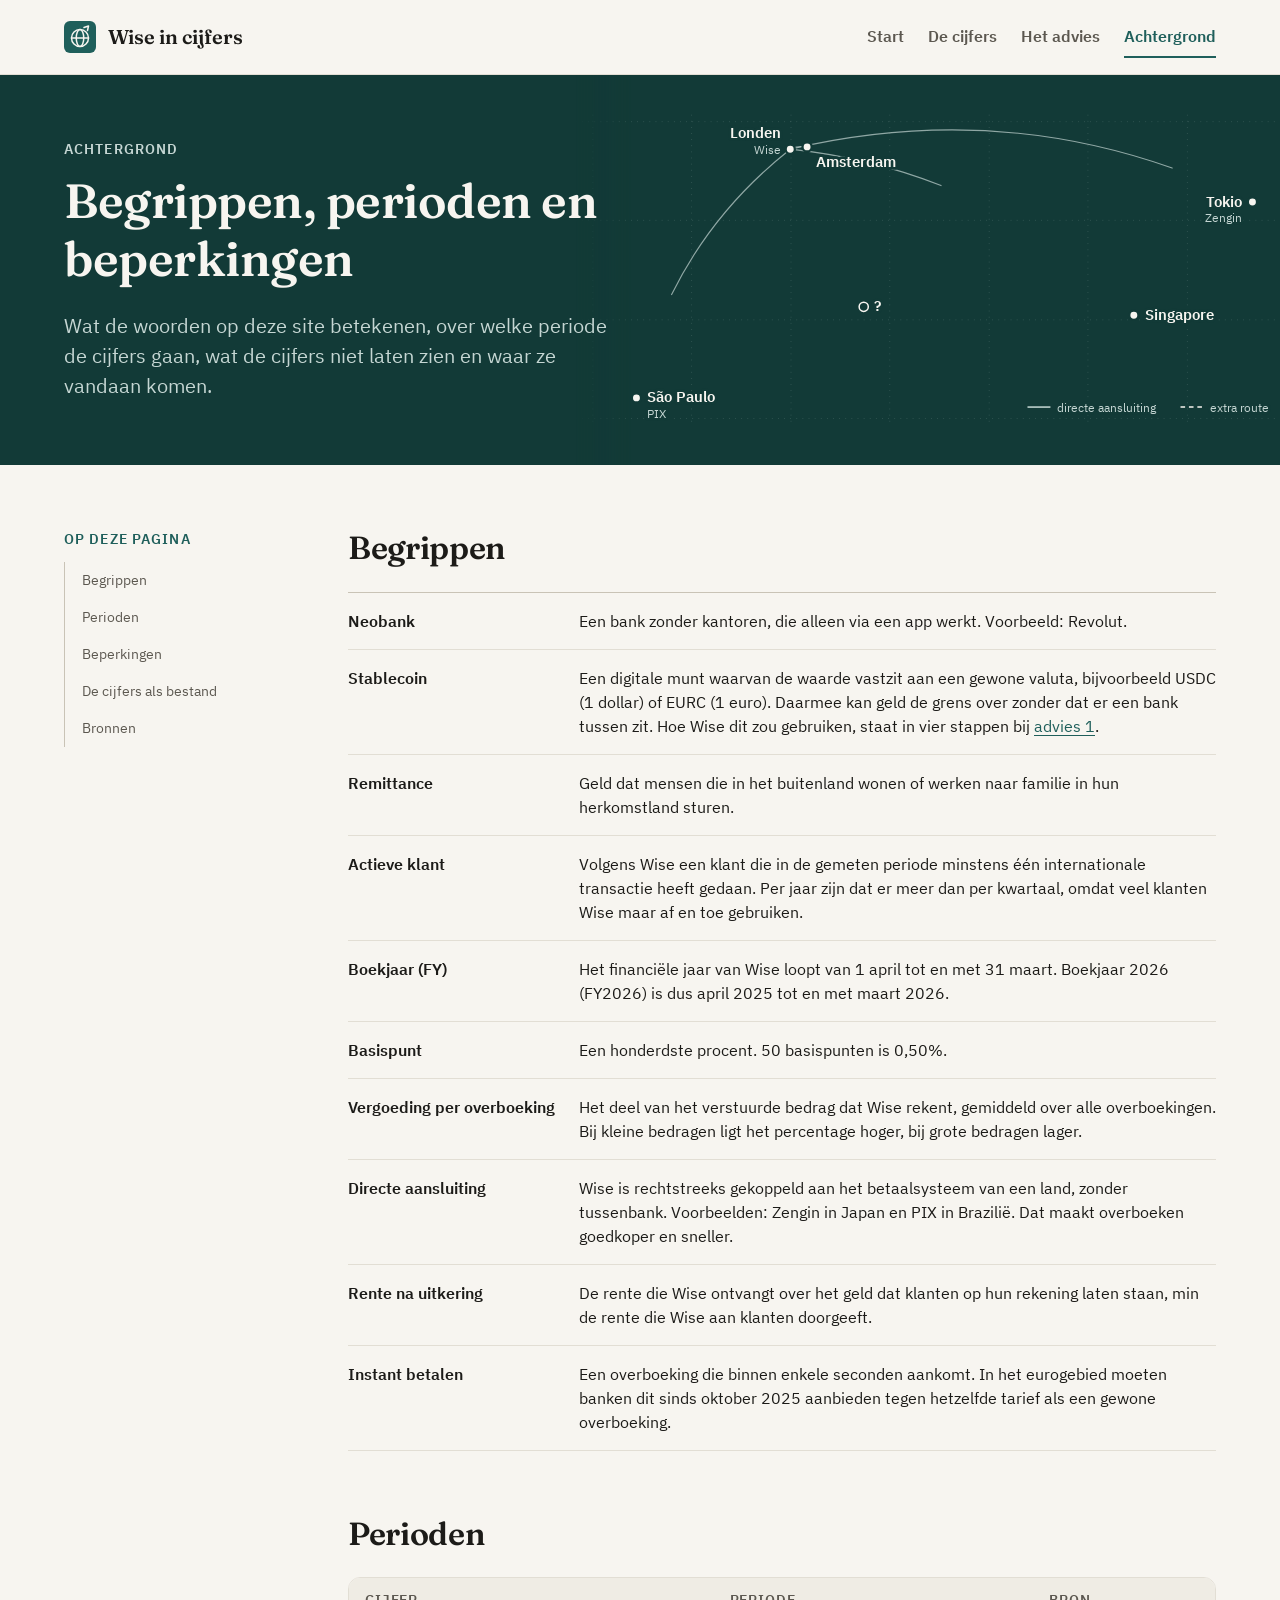
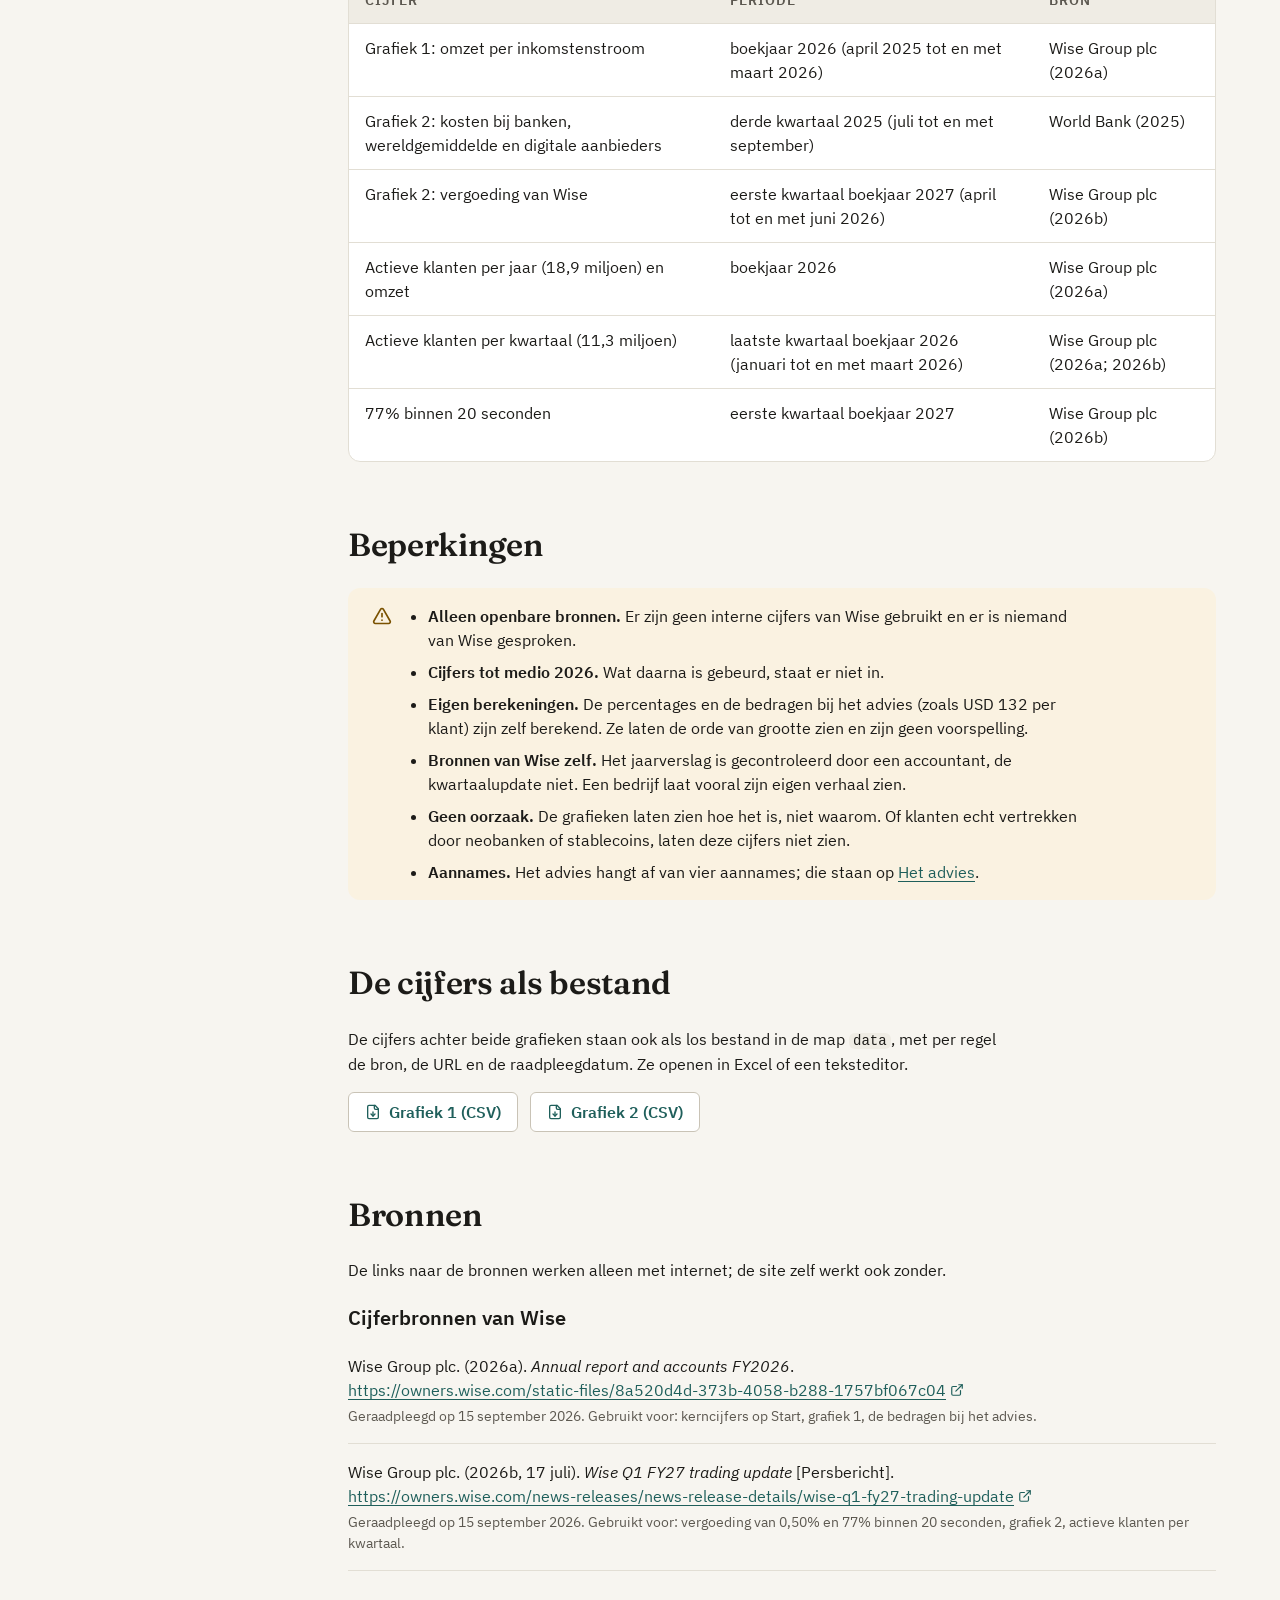
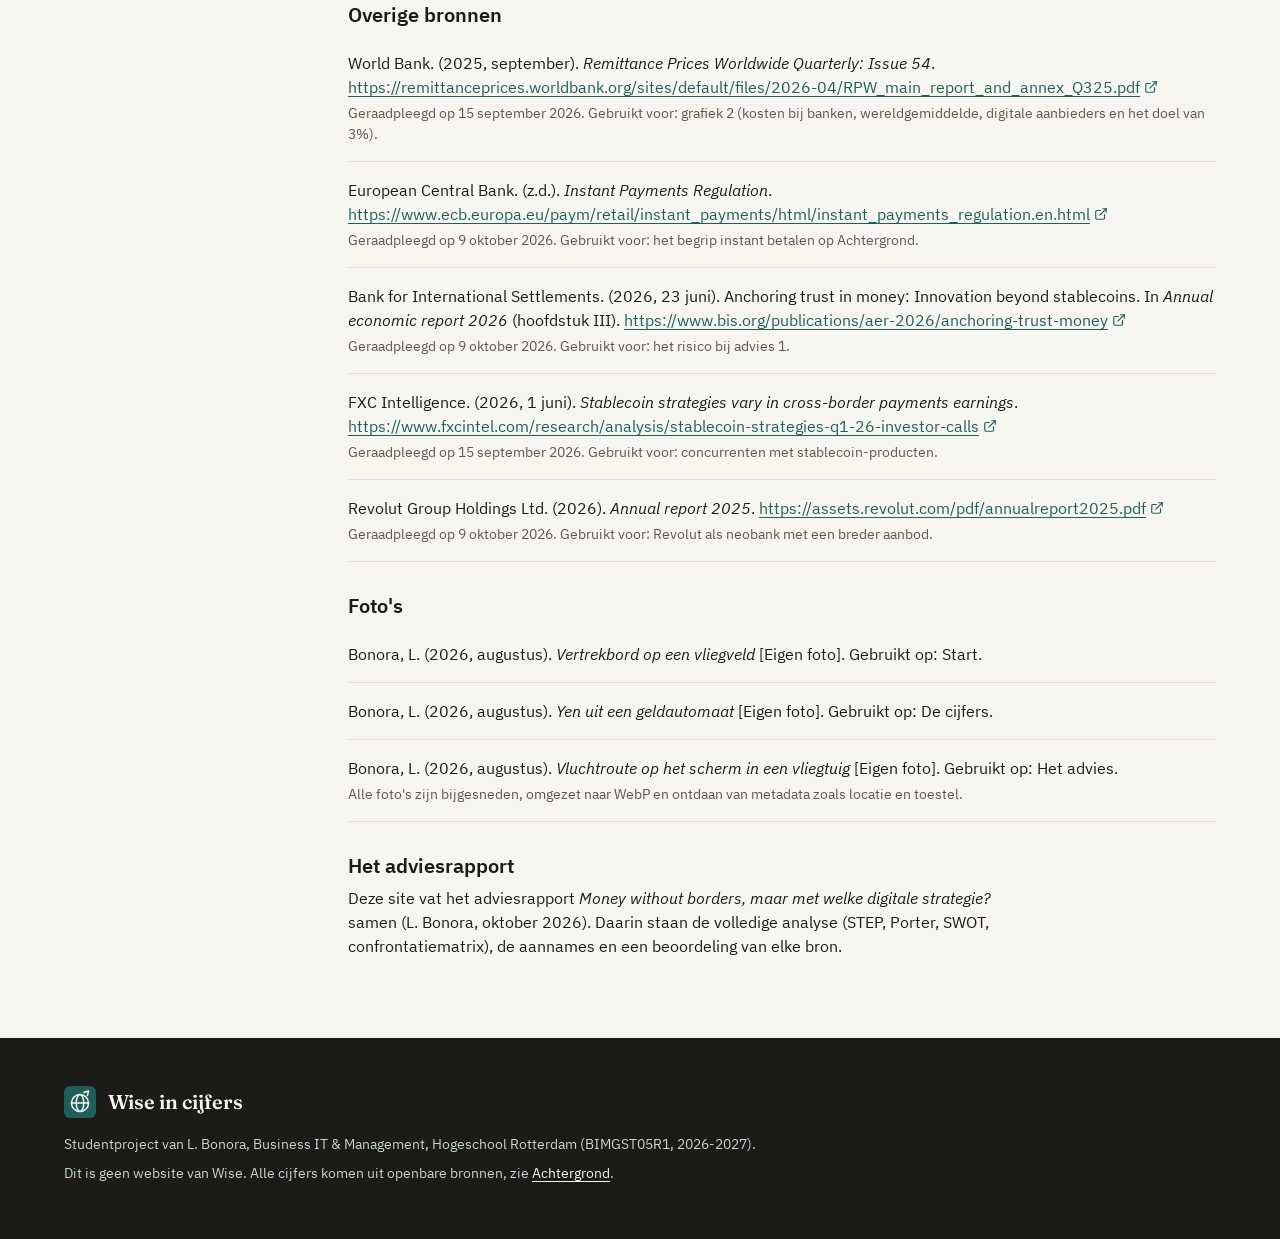
==== commit a452cefa: "Versienummer op stijlblad en script tegen oude bewaarde versies - links naar css/style.css en js/ani" ====
--- a/achtergrond.html
+++ b/achtergrond.html
@@ -17,7 +17,7 @@
   <meta property="og:image:height" content="630">
   <meta property="og:image:alt" content="Wise in cijfers: Money without borders, maar hoe lang blijft Wise de goedkoopste en snelste?">
   <meta name="twitter:card" content="summary_large_image">
-  <link rel="stylesheet" href="css/style.css">
+  <link rel="stylesheet" href="css/style.css?v=20261021">
   <script>
     /* Alleen als animaties mogen: verberg de kop tot GSAP hem in beeld brengt (vangnet na 2 seconden) */
     if (!window.matchMedia("(prefers-reduced-motion: reduce)").matches) {
@@ -239,6 +239,6 @@
   </footer>
   <script src="js/vendor/gsap.min.js"></script>
   <script src="js/vendor/ScrollTrigger.min.js"></script>
-  <script src="js/animaties.js"></script>
+  <script src="js/animaties.js?v=20261021"></script>
 </body>
 </html>
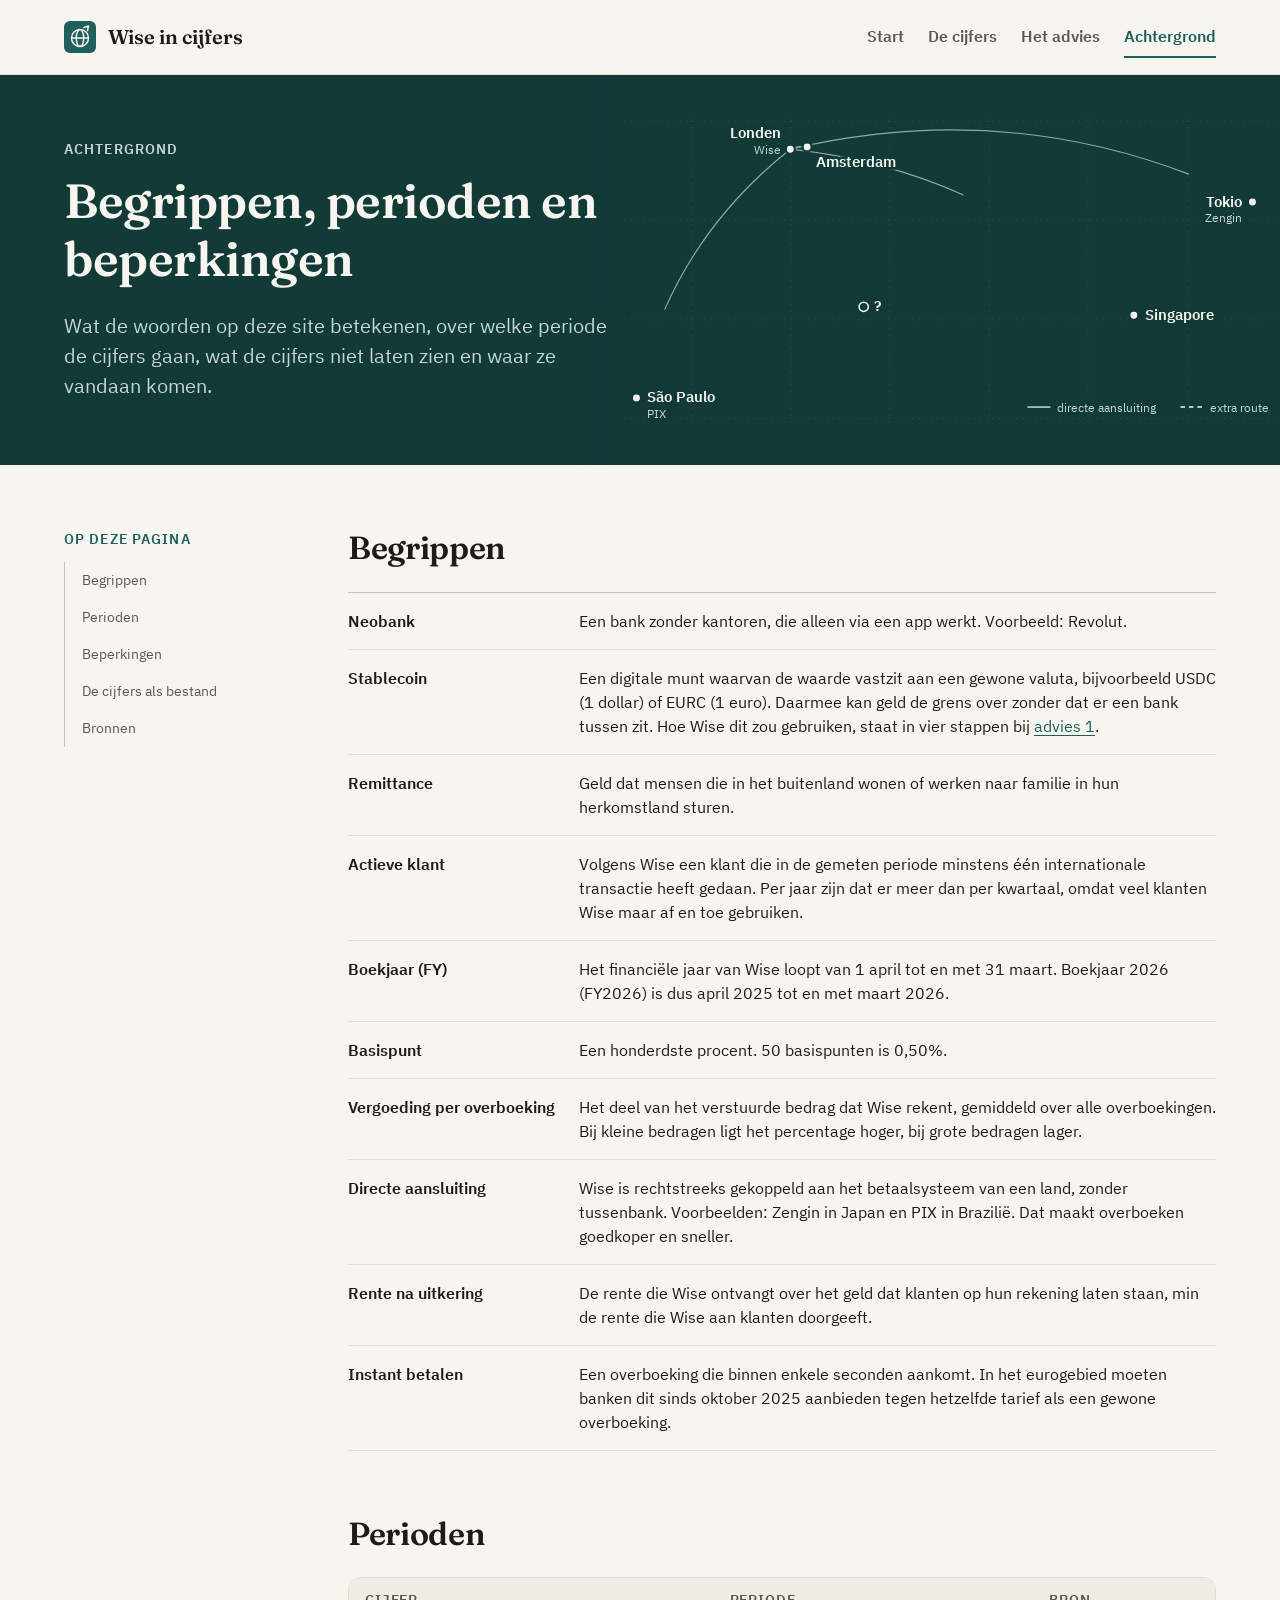
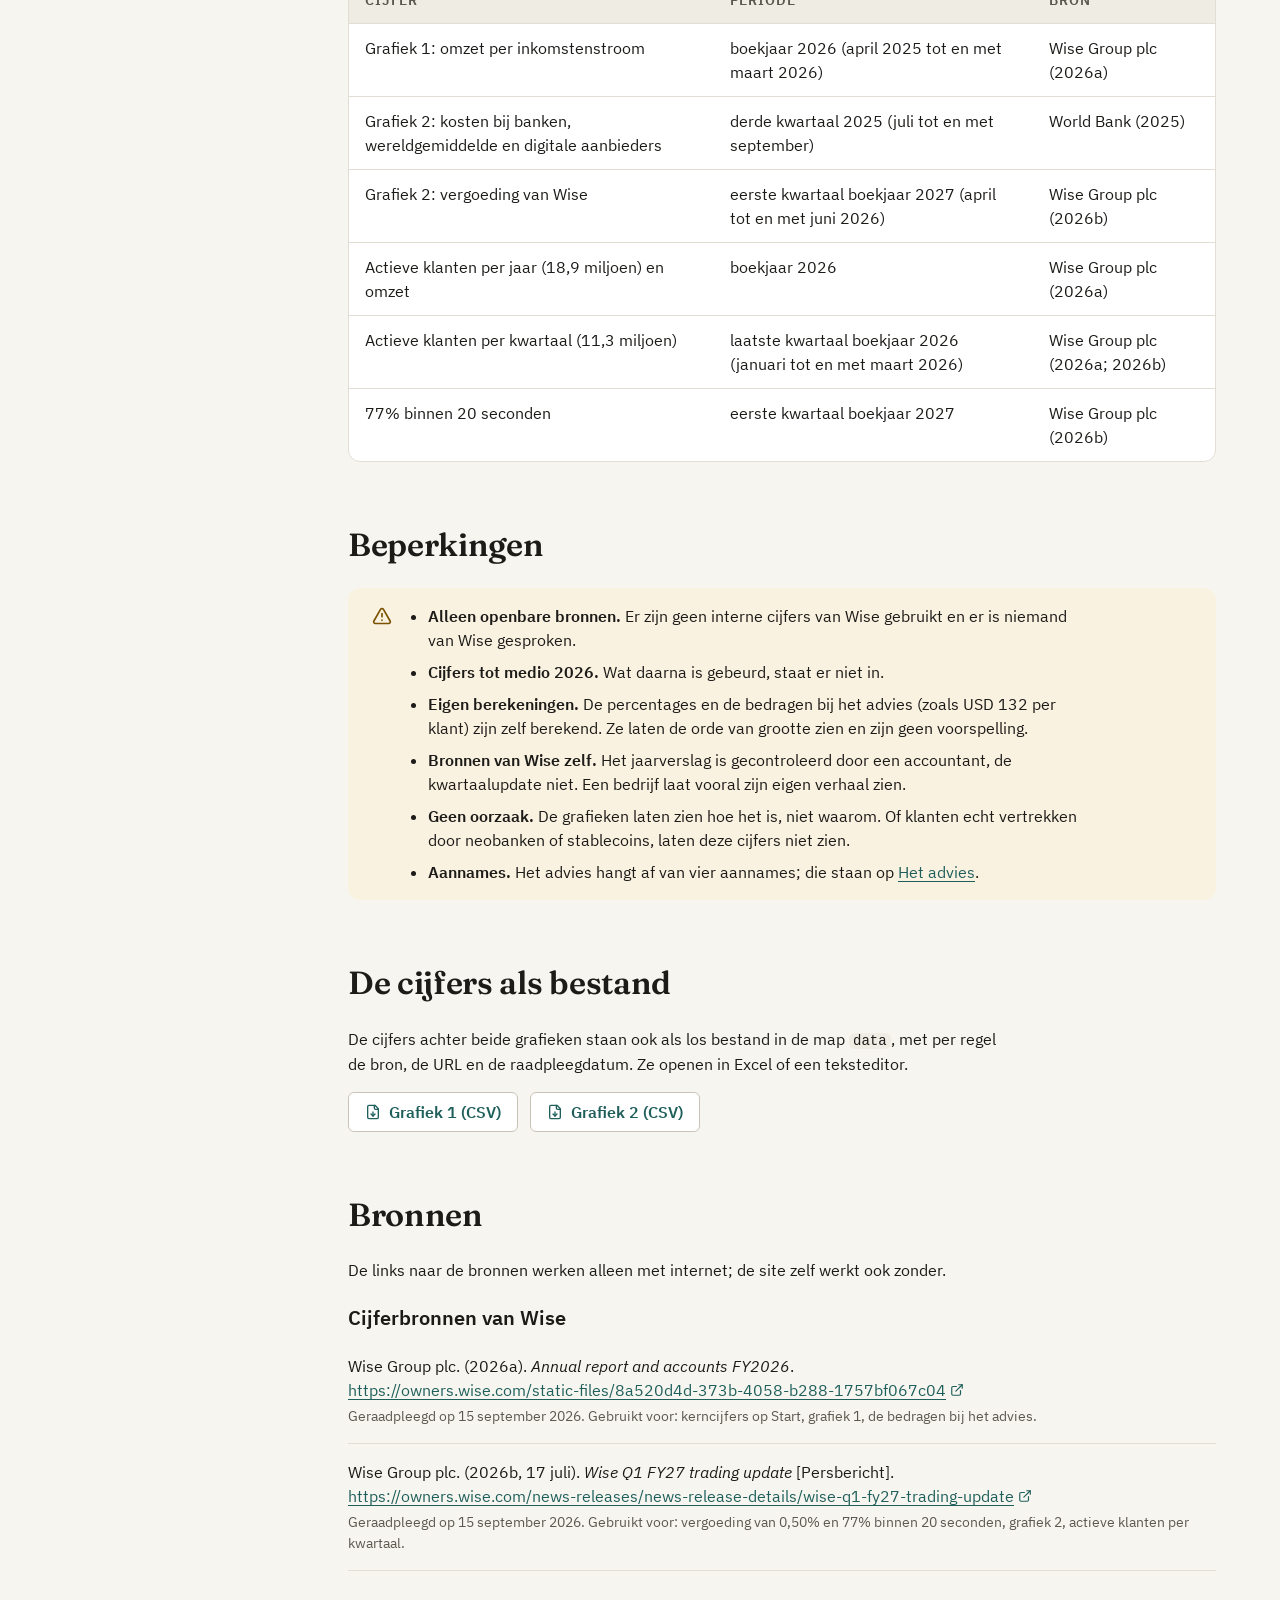
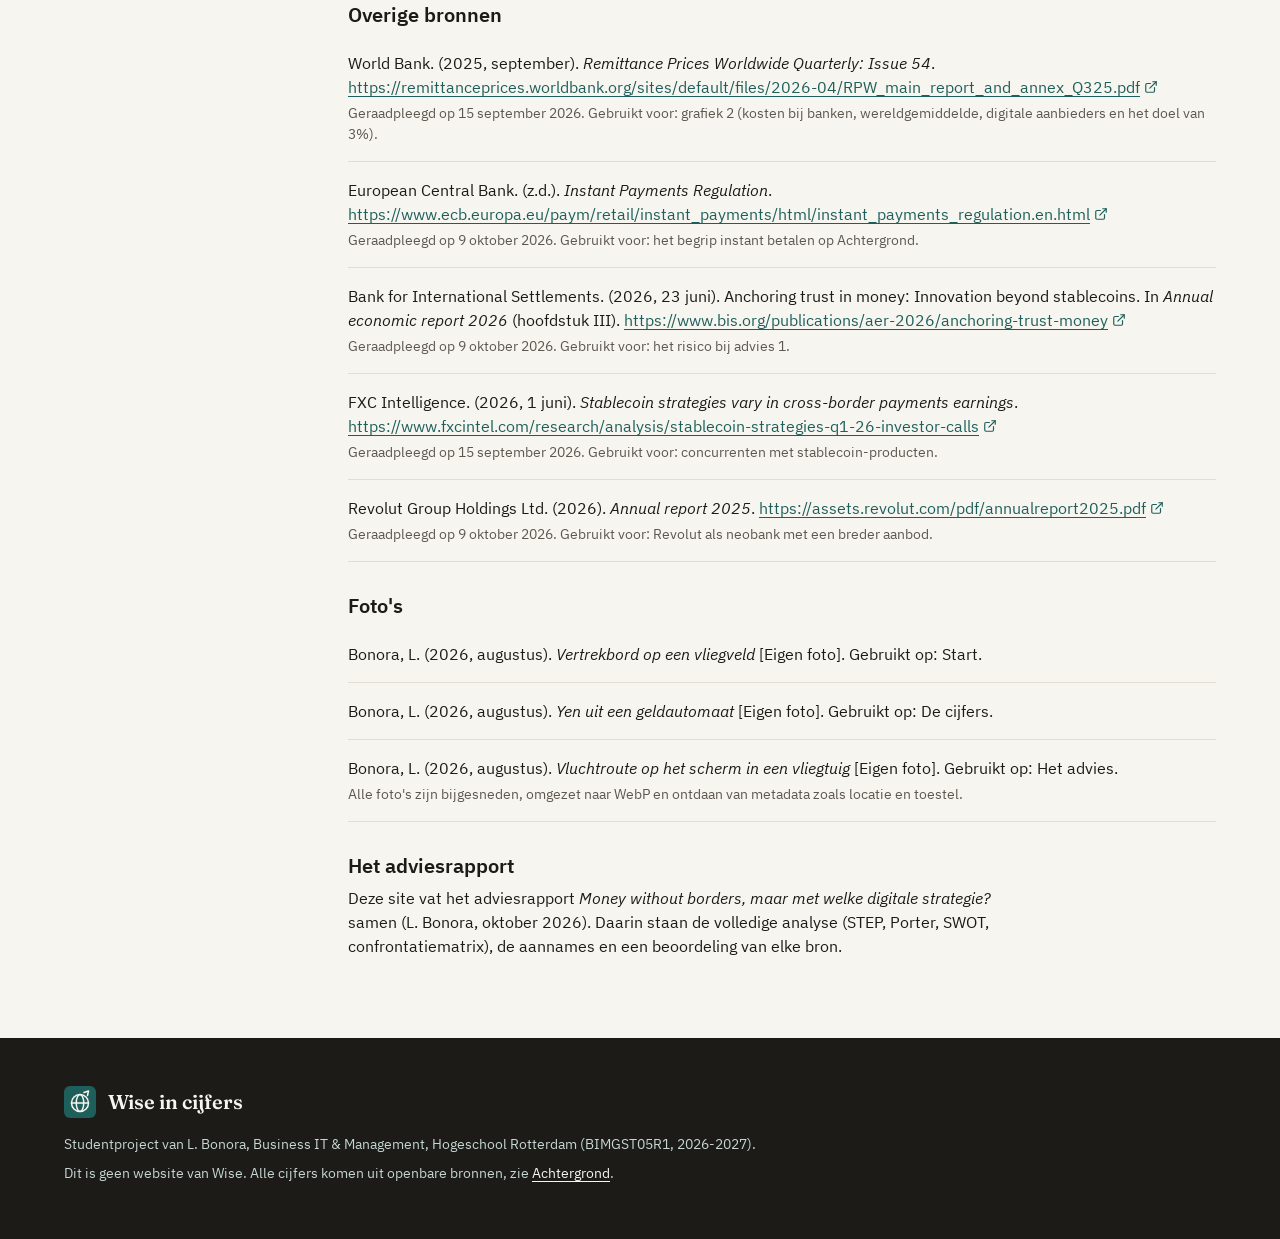
==== commit b24cef6a: "App-schets korter: verhouding nu zoals een echte telefoon - label "Overzicht" weg, tip in één zin, s" ====
--- a/achtergrond.html
+++ b/achtergrond.html
@@ -17,7 +17,7 @@
   <meta property="og:image:height" content="630">
   <meta property="og:image:alt" content="Wise in cijfers: Money without borders, maar hoe lang blijft Wise de goedkoopste en snelste?">
   <meta name="twitter:card" content="summary_large_image">
-  <link rel="stylesheet" href="css/style.css?v=20261021">
+  <link rel="stylesheet" href="css/style.css?v=20261021b">
   <script>
     /* Alleen als animaties mogen: verberg de kop tot GSAP hem in beeld brengt (vangnet na 2 seconden) */
     if (!window.matchMedia("(prefers-reduced-motion: reduce)").matches) {
@@ -239,6 +239,6 @@
   </footer>
   <script src="js/vendor/gsap.min.js"></script>
   <script src="js/vendor/ScrollTrigger.min.js"></script>
-  <script src="js/animaties.js?v=20261021"></script>
+  <script src="js/animaties.js?v=20261021b"></script>
 </body>
 </html>
--- a/css/style.css
+++ b/css/style.css
@@ -706,7 +706,7 @@
 .app-hero { margin: 0 var(--s-16); padding: var(--s-16); background: var(--accent-strong); color: var(--on-accent); border-radius: var(--radius-lg); }
 .app-hero small { color: var(--on-accent-muted); }
 .app-hero-value { font-family: var(--font-heading); font-size: var(--fs-48); font-weight: 600; line-height: 1.1; margin: var(--s-4) 0; }
-.app-bars { display: flex; align-items: flex-end; gap: 6px; height: 48px; margin-top: var(--s-16); }
+.app-bars { display: flex; align-items: flex-end; gap: 6px; height: 36px; margin-top: var(--s-16); }
 .app-bar { flex: 1; height: var(--h); background: var(--on-accent-muted); opacity: 0.45; border-radius: 3px 3px 0 0; }
 .app-bar.is-now { opacity: 1; background: var(--on-accent); }
 .app-months { display: flex; gap: 6px; margin-top: var(--s-4); }
